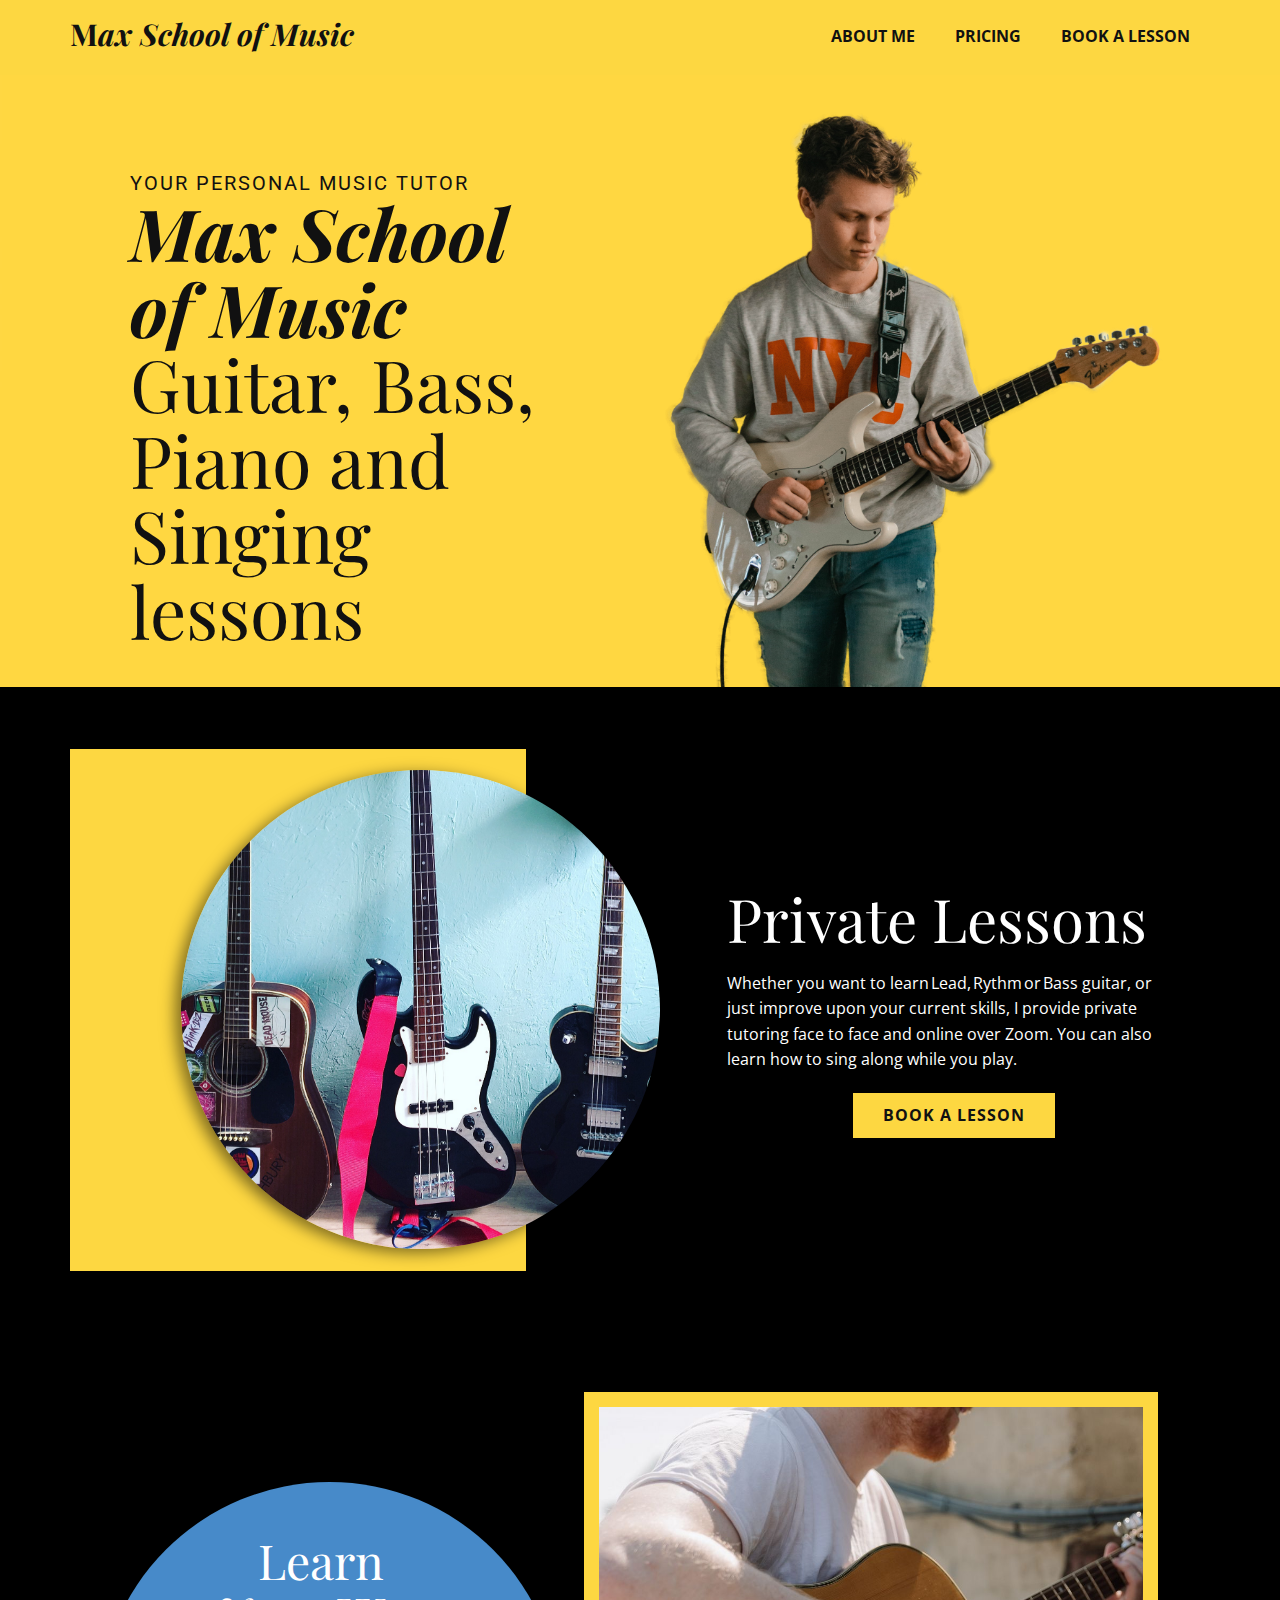
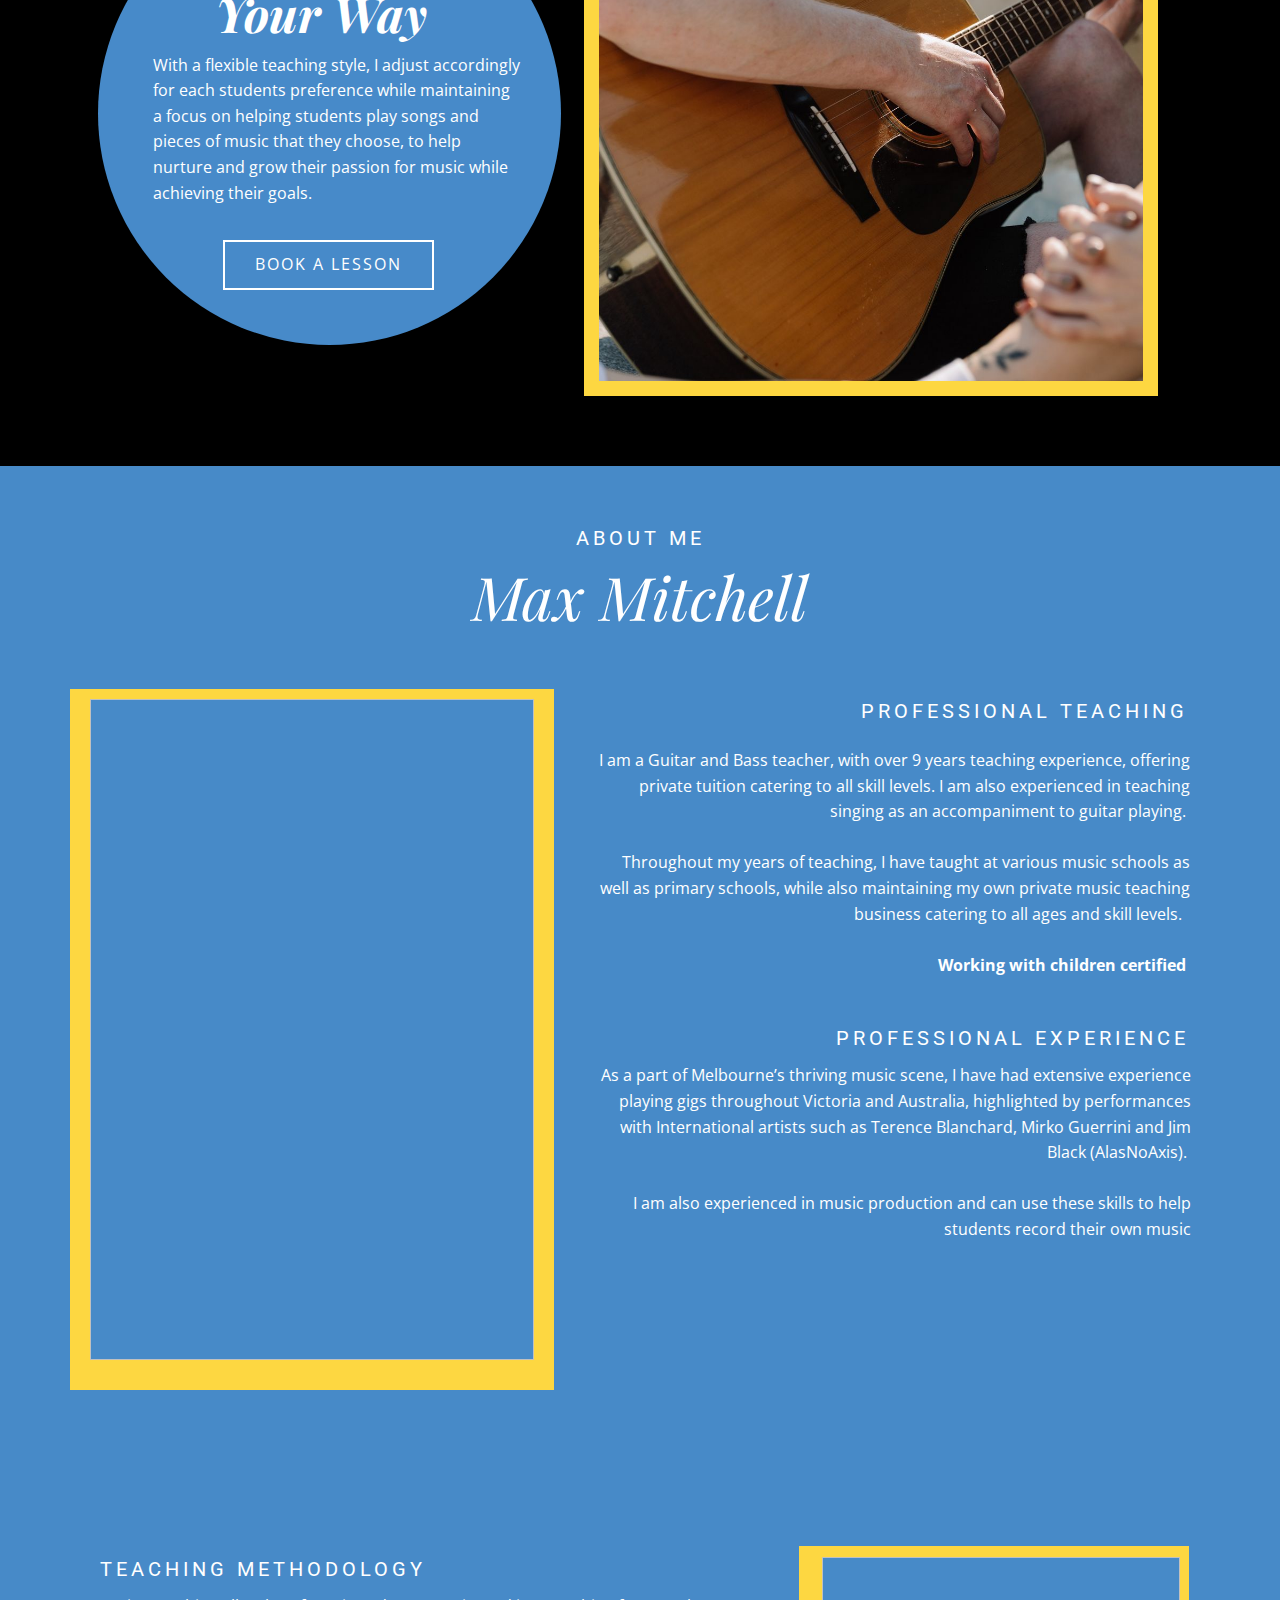
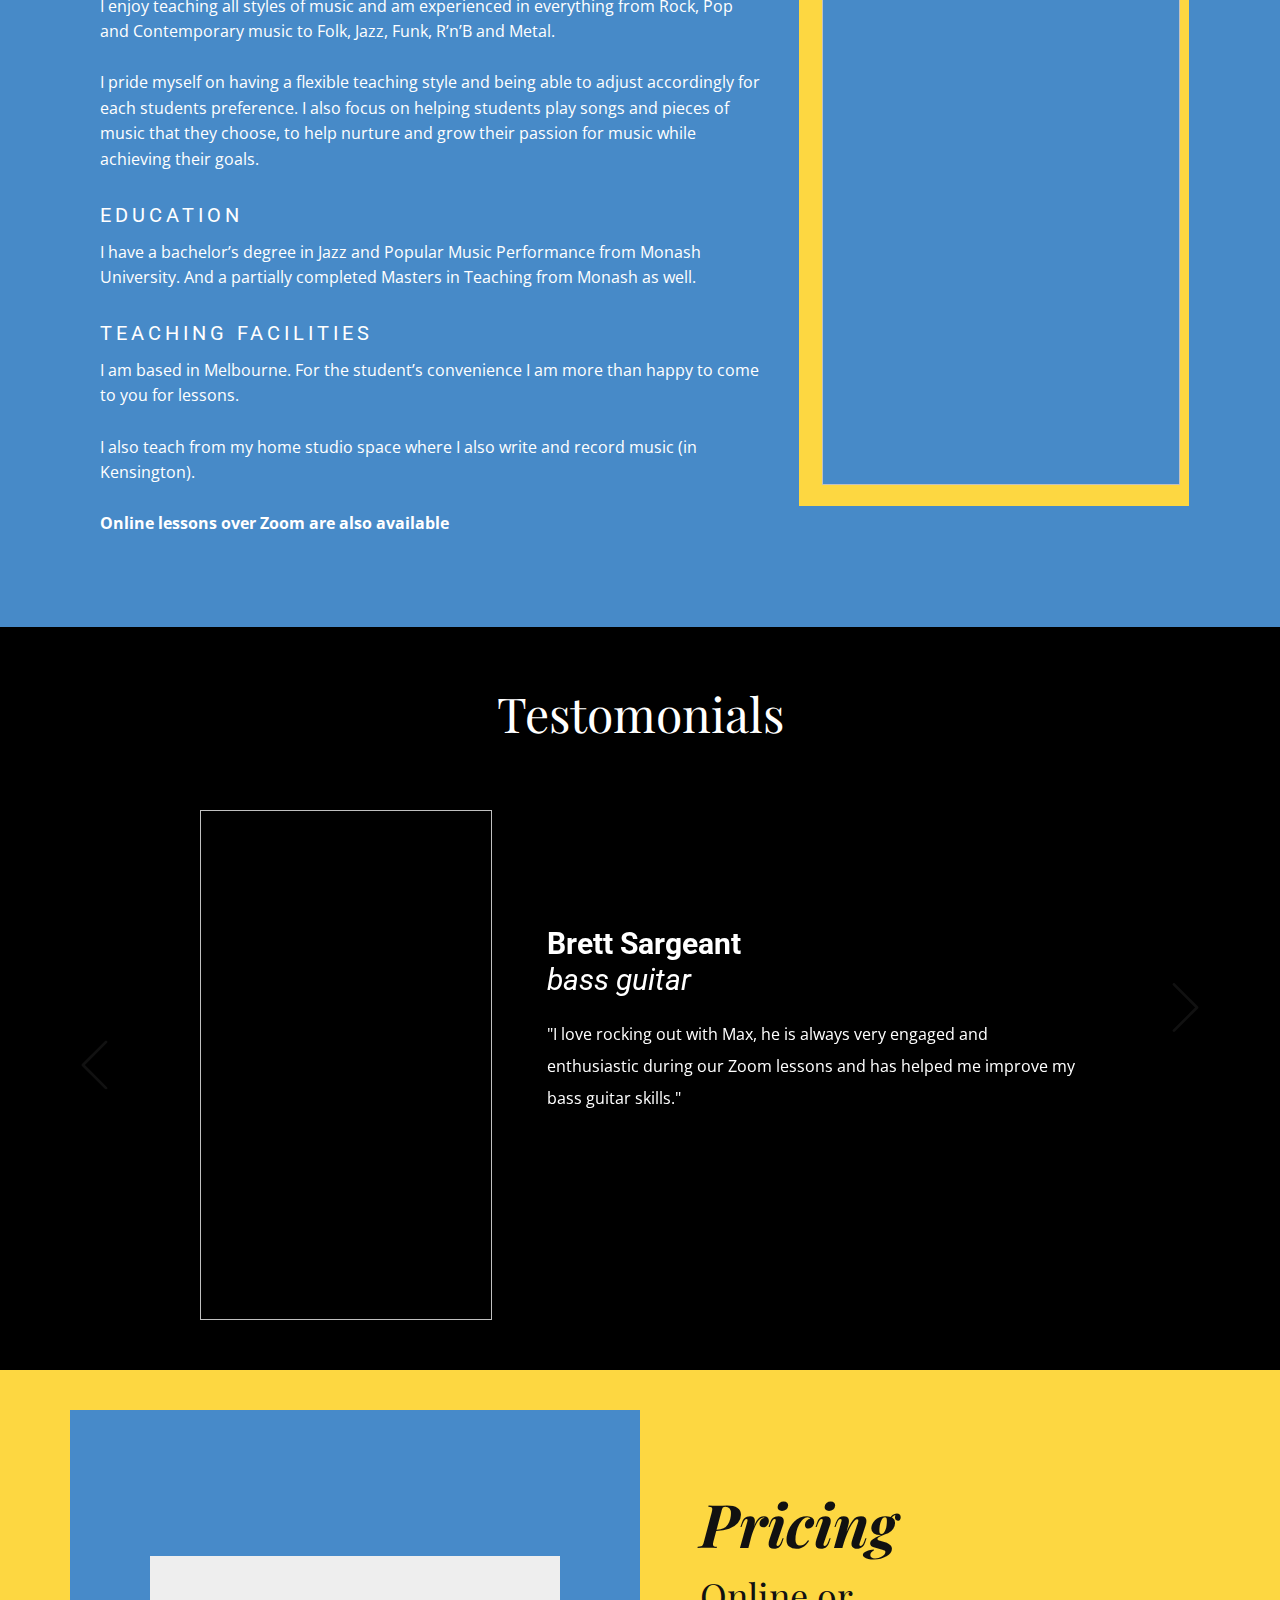
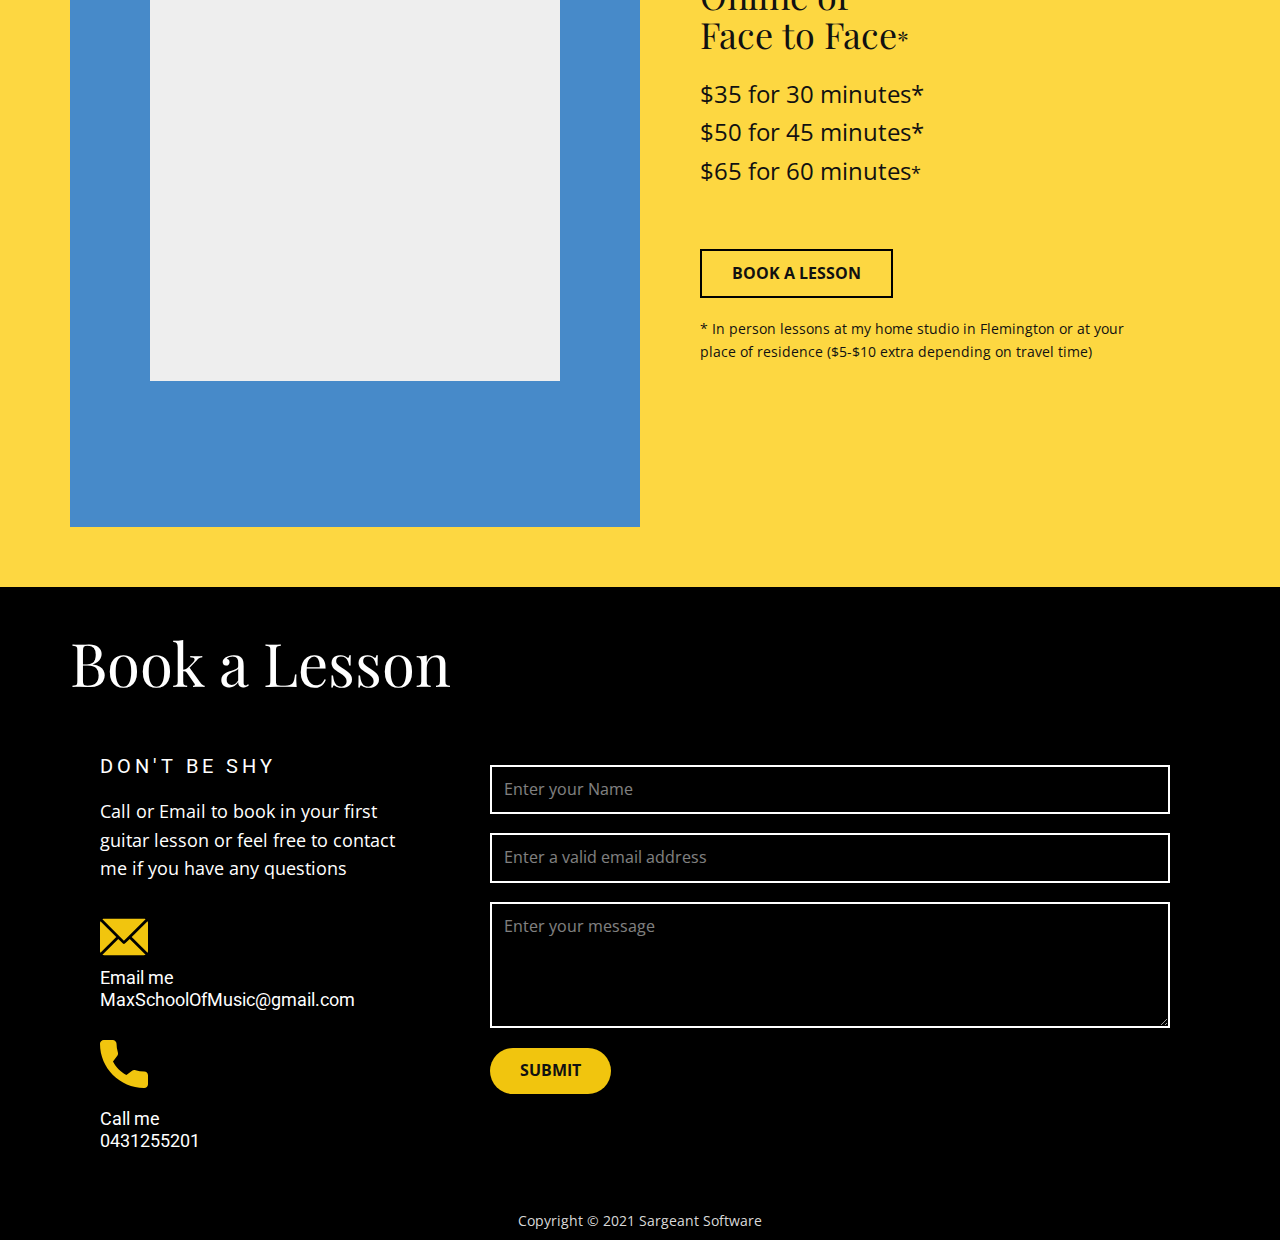
==== index.html @ 7535b981 "Publish" ====
<!DOCTYPE html>
<html style="font-size: 16px;" lang="en-AU">
  <head>
    <meta name="viewport" content="width=device-width, initial-scale=1.0">
    <meta charset="utf-8">
    <meta name="keywords" content="Max School of Music, Max Music, Max Music School, maxschoolofmusic.com, maxmusic, Max Melbourne, Max Guitar School, Learn Bass, Learn Guitar, Max Guitar Lessons, Max Music Guitar, Max Music Bass, Bass, Guitar, Lessons, Tutor,
Melbourne Guitar Tutor, Melbourne Bass Guitar Tutor, Melbourne Music Teacher, Melbourne Bass Music Teacher, Melbourne Guitar Teacher, Melbourne Bass Guitar Teacher, Melbourne Music Tutor, Melbourne Music Lesson, Melbourne Music Lessons, Guitar Tutor, Music Teacher, Guitar Teacher, Guitar Lesson, Guitar Lessons">
    <meta name="description" content="Max Mitchell is a professional guitar and bass guitar tutor for all skill levels. Based in Melbourne, Australia. Lessons available in person or online.">
    <meta name="page_type" content="np-template-header-footer-from-plugin">
    <title>Max Mitchell - Guitar Tutor</title>
    <link rel="stylesheet" href="nicepage.css" media="screen">
<link rel="stylesheet" href="Max-Mitchell---Guitar-Tutor.css" media="screen">
    <script class="u-script" type="text/javascript" src="jquery.js" defer=""></script>
    <script class="u-script" type="text/javascript" src="nicepage.js" defer=""></script>
    <meta name="generator" content="Nicepage 3.6.2, nicepage.com">
    <link rel="icon" href="images/favicon.png">
    
    
    <link id="u-theme-google-font" rel="stylesheet" href="https://fonts.googleapis.com/css?family=Roboto:100,100i,300,300i,400,400i,500,500i,700,700i,900,900i|Open+Sans:300,300i,400,400i,600,600i,700,700i,800,800i">
    <link id="u-page-google-font" rel="stylesheet" href="https://fonts.googleapis.com/css?family=Playfair+Display:400,400i,700,700i,900,900i">
    
    
    
    
    
    
    
    
    
    <script type="application/ld+json">{
		"@context": "http://schema.org",
		"@type": "Organization",
		"name": "MaxMusic",
		"url": "index.html"
}</script>
    <meta property="og:title" content="Max Mitchell - Guitar Tutor">
    <meta property="og:type" content="website">
    <meta property="og:description" content="Max Mitchell is a professional guitar and bass guitar tutor for all skill levels. Based in Melbourne, Australia. Lessons available in person or online.">
    <meta name="theme-color" content="#478ac9">
    <link rel="canonical" href="index.html">
    <meta property="og:url" content="index.html">
  <meta charset="UTF-8">
<meta name="description" content="Max Mitchell is a professional guitar and bass guitar tutor for all skill levels. Based in Melbourne, Australia. Lessons available in person or online.">
<meta name="author" content="Brett Sargeant, brett@sargeantsoftware.com">
<meta name="viewport" content="width=device-width, initial-scale=1.0">
<meta name="subject" content="Max Mitchell Private Guitar Bass and Singing Tutor">
<meta name="copyright"content="Sargeant Software">
<meta name="robots" content="index,follow" />
<meta name="Classification" content="Business">
<meta name="reply-to" content="maxschoolofmusic@gmail.com">
<meta name="og:title" content="Max School of Music"/>
</head>
  <body data-home-page="Max-Mitchell---Guitar-Tutor.html" data-home-page-title="Max Mitchell - Guitar Tutor" class="u-body u-overlap"><header class="u-clearfix u-custom-color-1 u-header u-sticky u-header" id="sec-bedf"><div class="u-clearfix u-sheet u-sheet-1">
        <nav class="u-menu u-menu-dropdown u-offcanvas u-menu-1">
          <div class="menu-collapse" style="font-size: 1rem; letter-spacing: 0px; text-transform: uppercase; font-weight: 700;">
            <a class="u-button-style u-custom-left-right-menu-spacing u-custom-padding-bottom u-custom-top-bottom-menu-spacing u-nav-link u-text-active-black u-text-body-color u-text-hover-grey-70" href="#">
              <svg><use xmlns:xlink="http://www.w3.org/1999/xlink" xlink:href="#menu-hamburger"></use></svg>
              <svg version="1.1" xmlns="http://www.w3.org/2000/svg" xmlns:xlink="http://www.w3.org/1999/xlink"><defs><symbol id="menu-hamburger" viewBox="0 0 16 16" style="width: 16px; height: 16px;"><rect y="1" width="16" height="2"></rect><rect y="7" width="16" height="2"></rect><rect y="13" width="16" height="2"></rect>
</symbol>
</defs></svg>
            </a>
          </div>
          <div class="u-custom-menu u-nav-container">
            <ul class="u-nav u-unstyled u-nav-1"><li class="u-nav-item"><a class="u-button-style u-nav-link u-text-active-black u-text-hover-grey-70" href="#carousel_023e" style="padding: 10px 20px;">About Me</a>
</li><li class="u-nav-item"><a class="u-button-style u-nav-link u-text-active-black u-text-hover-grey-70" href="#carousel_331c" style="padding: 10px 20px;">Pricing</a>
</li><li class="u-nav-item"><a class="u-button-style u-nav-link u-text-active-black u-text-hover-grey-70" href="#carousel_dc65" style="padding: 10px 20px;">Book a Lesson</a>
</li></ul>
          </div>
          <div class="u-custom-menu u-nav-container-collapse">
            <div class="u-black u-container-style u-inner-container-layout u-opacity u-opacity-95 u-sidenav">
              <div class="u-sidenav-overflow">
                <div class="u-menu-close"></div>
                <ul class="u-align-center u-nav u-popupmenu-items u-unstyled u-nav-2"><li class="u-nav-item"><a class="u-button-style u-nav-link" href="#carousel_023e" style="padding: 10px 20px;">About Me</a>
</li><li class="u-nav-item"><a class="u-button-style u-nav-link" href="#carousel_331c" style="padding: 10px 20px;">Pricing</a>
</li><li class="u-nav-item"><a class="u-button-style u-nav-link" href="#carousel_dc65" style="padding: 10px 20px;">Book a Lesson</a>
</li></ul>
              </div>
            </div>
            <div class="u-black u-menu-overlay u-opacity u-opacity-70"></div>
          </div>
        </nav>
        <p class="u-align-left u-custom-font u-font-playfair-display u-large-text u-text u-text-variant u-text-1"><i style="font-size: 1.875rem; padding: 0px;"><b>
              <a class="u-btn u-button-style u-none u-text-body-color u-btn-1" href="#carousel_6ae6">M</a>ax School of Music</b></i>
          <a class="u-btn u-button-style u-none u-text-body-color u-btn-1" href="#carousel_6ae6">
            <br>
          </a>
        </p>
      </div></header>
    <section class="u-clearfix u-image u-valign-bottom-xl lazyload u-section-1" id="carousel_6ae6" data-bg="url(&quot;images/PA7BIF1x.jpg&quot;)">
      <div class="u-clearfix u-gutter-0 u-layout-wrap u-layout-wrap-1">
        <div class="u-layout">
          <div class="u-layout-row">
            <div class="u-align-center-sm u-align-center-xs u-align-left-lg u-align-left-md u-align-left-xl u-container-style u-layout-cell u-left-cell u-size-28-lg u-size-28-xl u-size-30-md u-size-30-sm u-size-30-xs u-layout-cell-1">
              <div class="u-container-layout u-container-layout-1">
                <h3 class="u-text u-text-1">your personal Music tutor</h3>
                <h1 class="u-custom-font u-font-playfair-display u-text u-text-2"><b><i>Max School of Music</i></b>
                  <br>Guitar, Bass, Piano and Singing lessons<br>
                </h1>
              </div>
            </div>
            <div class="u-container-style u-layout-cell u-right-cell u-size-30-md u-size-30-sm u-size-30-xs u-size-32-lg u-size-32-xl u-layout-cell-2">
              <div class="u-container-layout u-valign-top-sm u-valign-top-xl u-valign-top-xs u-container-layout-2">
                <img alt="" class="u-align-center-sm u-align-center-xs u-image u-image-default lazyload u-image-1" data-image-width="1386" data-image-height="1600" data-src="images/pexels-wendy-wei-22996581.png">
              </div>
            </div>
          </div>
        </div>
      </div>
    </section>
    <section class="u-black u-clearfix u-section-2" id="carousel_659f">
      <div class="u-clearfix u-sheet u-valign-middle-lg u-valign-middle-md u-valign-middle-xl u-sheet-1">
        <div class="u-clearfix u-expanded-width u-gutter-0 u-layout-wrap u-layout-wrap-1">
          <div class="u-layout">
            <div class="u-layout-row">
              <div class="u-align-center-sm u-align-center-xs u-container-style u-layout-cell u-left-cell u-size-30-md u-size-30-sm u-size-30-xs u-size-33-lg u-size-33-xl u-layout-cell-1">
                <div class="u-container-layout u-valign-middle-lg u-valign-middle-md u-valign-middle-xl">
                  <div class="u-align-left u-custom-color-1 u-expanded-height-lg u-expanded-height-md u-expanded-height-xl u-shape u-shape-1"></div>
                  <div class="u-align-left u-image u-image-circle lazyload u-image-1" data-image-width="1629" data-image-height="1879" data-bg="url(&quot;images/Guitarandbass1.png&quot;)"></div>
                </div>
              </div>
              <div class="u-align-left u-container-style u-layout-cell u-right-cell u-size-27-lg u-size-27-xl u-size-30-md u-size-30-sm u-size-30-xs u-layout-cell-2">
                <div class="u-container-layout u-valign-top-sm u-valign-top-xs u-container-layout-2">
                  <h1 class="u-align-center-md u-align-center-sm u-align-center-xs u-custom-font u-font-playfair-display u-text u-text-1">Private Lessons</h1>
                  <p class="u-align-center-md u-align-center-sm u-align-center-xs u-text u-text-2">Whether you want to learn Lead, Rythm or Bass guitar, or just improve upon your current skills, I provide private tutoring face to face and online over Zoom. You can also learn how
to sing along while you play.</p>
                  <a href="#carousel_dc65" class="u-border-0 u-btn u-button-style u-custom-color-1 u-hover-custom-color-7 u-text-body-color u-text-hover-black u-btn-1">Book A Lesson</a>
                </div>
              </div>
            </div>
          </div>
        </div>
      </div>
    </section>
    <section class="u-align-center u-black u-clearfix u-section-3" id="carousel_176a">
      <div class="u-clearfix u-sheet u-sheet-1">
        <div class="u-clearfix u-expanded-width-lg u-gutter-30 u-layout-wrap u-layout-wrap-1">
          <div class="u-layout">
            <div class="u-layout-row">
              <div class="u-align-left u-container-style u-layout-cell u-left-cell u-size-26 u-layout-cell-1">
                <div class="u-container-layout u-valign-top-md u-container-layout-1">
                  <div class="u-hidden-lg u-hidden-md u-hidden-sm u-hidden-xs u-palette-1-base u-shape u-shape-circle u-shape-1"></div>
                  <h1 class="u-align-center u-custom-font u-font-playfair-display u-text u-text-1">Learn<br><b><i>Your Way</i></b>
                    <br>
                  </h1>
                  <p class="u-align-center-xs u-text u-text-2">With a flexible teaching style, I adjust accordingly for each&nbsp;students&nbsp;preference while maintaining a focus on helping students play songs and pieces of music that they choose, to help nurture and grow their passion for music while achieving their goals.&nbsp;</p>
                  <a href="#carousel_dc65" class="u-border-2 u-border-white u-btn u-btn-rectangle u-button-style u-hover-custom-color-6 u-none u-btn-1">Book A Lesson</a>
                </div>
              </div>
              <div class="u-align-left u-container-style u-image u-layout-cell u-right-cell u-size-34 lazyload u-image-1" data-image-width="3130" data-image-height="2212" data-bg="url(&quot;images/Accousticguitar.jpg&quot;)">
                <div class="u-border-15 u-border-custom-color-1 u-container-layout u-container-layout-2"></div>
              </div>
            </div>
          </div>
        </div>
      </div>
    </section>
    <section class="u-align-left u-clearfix u-custom-color-5 u-section-4" id="carousel_023e">
      <div class="u-clearfix u-sheet u-sheet-1">
        <h4 class="u-align-center u-text u-text-1">about Me</h4>
        <h2 class="u-align-center u-custom-font u-font-playfair-display u-text u-text-2"><i>Max Mitchell</i>
        </h2>
        <div class="u-clearfix u-expanded-width u-gutter-18 u-layout-wrap u-layout-wrap-1">
          <div class="u-gutter-0 u-layout">
            <div class="u-layout-row">
              <div class="u-size-26">
                <div class="u-layout-col">
                  <div class="u-align-right u-container-style u-layout-cell u-size-60 u-layout-cell-1">
                    <div class="u-container-layout u-valign-top u-container-layout-1">
                      <img class="u-expanded-width u-image lazyload u-image-1" data-src="images/MaxProfile.jpg">
                    </div>
                  </div>
                </div>
              </div>
              <div class="u-size-34">
                <div class="u-layout-col">
                  <div class="u-align-center-sm u-align-center-xs u-align-right-lg u-align-right-md u-align-right-xl u-container-style u-layout-cell u-size-60 u-layout-cell-2">
                    <div class="u-container-layout u-valign-bottom-lg u-valign-bottom-md u-valign-bottom-sm u-valign-bottom-xs u-valign-top-xl u-container-layout-2">
                      <h5 class="u-align-center-xs u-text u-text-3">PROFESSIONAL TEACHING</h5>
                      <p class="u-align-center-xs u-text u-text-4">I am a Guitar and Bass teacher, with over 9 years teaching experience, offering private tuition catering to all skill levels.&nbsp;I am also experienced in teaching singing as an accompaniment to guitar playing.&nbsp;<br>
                        <br>Throughout my years of teaching, I have taught at various music schools as well as primary schools, while also maintaining my own private music teaching business catering to all ages and skill levels.&nbsp;&nbsp;<br>&nbsp;<br><b>Working&nbsp;with&nbsp;children&nbsp;certified&nbsp;</b>
                      </p>
                      <h5 class="u-align-center-xs u-text u-text-5">Professional Experience</h5>
                      <p class="u-align-center-xs u-text u-text-6">As a part of Melbourne’s thriving music scene, I have had extensive experience playing gigs throughout Victoria and Australia, highlighted by performances with International artists such as Terence Blanchard, Mirko Guerrini and Jim Black (AlasNoAxis).&nbsp;<br>
                        <br>I am also experienced in music production and can use these skills to help students record their own music
                      </p>
                    </div>
                  </div>
                </div>
              </div>
            </div>
          </div>
        </div>
      </div>
    </section>
    <section class="u-clearfix u-custom-color-5 u-section-5" id="sec-605c">
      <div class="u-clearfix u-sheet u-valign-middle-md u-valign-middle-sm u-valign-middle-xs u-sheet-1">
        <div class="u-clearfix u-expanded-width u-layout-wrap u-layout-wrap-1">
          <div class="u-layout">
            <div class="u-layout-row">
              <div class="u-align-center-sm u-align-center-xs u-container-style u-layout-cell u-size-38 u-layout-cell-1">
                <div class="u-container-layout u-valign-top-lg u-valign-top-md u-valign-top-xl u-container-layout-1">
                  <h5 class="u-text u-text-1">TEACHING METHODOLOGY</h5>
                  <p class="u-text u-text-2">I enjoy teaching all styles of music and am experienced in everything from Rock, Pop and Contemporary music to Folk, Jazz, Funk, R’n’B and Metal.<br>
                    <br>I pride myself on having a flexible teaching style and being able to adjust accordingly for each&nbsp;students&nbsp;preference. I also focus on helping students play songs and pieces of music that they choose, to help nurture and grow their passion for music while achieving their goals.&nbsp;&nbsp;<br>
                  </p>
                  <h5 class="u-text u-text-3">EDUCATION</h5>
                  <p class="u-text u-text-4">I have a bachelor’s degree in Jazz and Popular Music Performance from Monash University.&nbsp;And a partially completed&nbsp;Masters in Teaching&nbsp;from Monash as well.<br>
                  </p>
                  <h5 class="u-text u-text-5">TEACHING&nbsp;FACILITIES</h5>
                  <p class="u-text u-text-6">I am based in Melbourne. For the student’s convenience I am more than happy to come to you for lessons.<br>
                    <br>I also teach from my home studio space where I also write and record music (in Kensington).&nbsp;<br>
                    <br><b>Online lessons over Zoom are also available&nbsp;</b>
                    <br>
                  </p>
                </div>
              </div>
              <div class="u-align-left u-container-style u-layout-cell u-size-22 u-layout-cell-2">
                <div class="u-container-layout u-valign-top-lg u-valign-top-xl u-container-layout-2">
                  <img class="u-expanded-width u-image lazyload u-image-1" data-image-width="2363" data-image-height="3544" data-src="images/Mestandingwguitar.jpg">
                </div>
              </div>
            </div>
          </div>
        </div>
      </div>
    </section>
    <section class="u-black u-clearfix u-section-6" id="carousel_f5c0">
      <div class="u-clearfix u-sheet u-valign-bottom-md u-sheet-1">
        <h1 class="u-align-center u-custom-font u-font-playfair-display u-text u-text-1">Testomonials</h1>
        <div id="carousel-1a4b" data-interval="5000" data-u-ride="carousel" class="u-carousel u-expanded-width u-slider u-slider-1">
          <ol class="u-absolute-hcenter u-carousel-indicators u-hidden u-opacity u-opacity-55 u-carousel-indicators-1">
            <li data-u-target="#carousel-1a4b" class="u-active u-black u-border-2 u-border-grey-75 u-shape-circle" data-u-slide-to="0" style="width: 10px; height: 10px;"></li>
            <li data-u-target="#carousel-1a4b" class="u-black u-border-2 u-border-grey-75 u-shape-circle" data-u-slide-to="1" style="width: 10px; height: 10px;"></li>
          </ol>
          <div class="u-carousel-inner" role="listbox">
            <div class="u-active u-align-center-sm u-align-center-xs u-carousel-item u-container-style u-slide u-carousel-item-1">
              <div class="u-container-layout u-valign-top-md u-valign-top-sm u-valign-top-xs u-container-layout-1">
                <img alt="" class="u-image u-image-default lazyload u-image-1" data-image-width="1990" data-image-height="1844" data-src="images/118921308_2673210056269588_3537046875188934339_n.jpg">
                <h3 class="u-text u-text-2"><b>Brett Sargeant</b>&nbsp;<br><i style="">bass guitar</i>
                </h3>
                <p class="u-text u-text-3">"I love rocking out with Max, he is always very engaged and enthusiastic during our Zoom&nbsp;lessons and has helped me improve my bass guitar skills."</p>
              </div>
            </div>
            <div class="u-align-center-sm u-align-center-xs u-carousel-item u-container-style u-expanded-width u-slide u-carousel-item-2">
              <div class="u-container-layout u-container-layout-2">
                <img alt="" class="u-image u-image-default lazyload u-image-2" data-image-width="500" data-image-height="750" data-src="images/mebass.jpeg">
                <p class="u-align-center-sm u-align-center-xs u-text u-text-4">"I’ve really enjoyed guitar lessons with Max. He was quick to evaluate my skill level and provide me with instruction that quickly had me moving to the next level."<br>
                  <br>"His energy during&nbsp;lessons is infectious, and it’s encouraged me to prepare and practice between our sessions so we can advance to new content."<br>
                  <br>"Max asked me about the type of music and specific songs I was interested in playing, and it’s been great to have those integrated into our lessons."
                </p>
              </div>
            </div>
          </div>
          <a class="u-absolute-vcenter u-carousel-control u-carousel-control-prev u-icon-rectangle u-text-body-color u-carousel-control-1" href="#carousel-1a4b" role="button" data-u-slide="prev">
            <span aria-hidden="true">
              <svg viewBox="0 0 477.175 477.175"><path d="M145.188,238.575l215.5-215.5c5.3-5.3,5.3-13.8,0-19.1s-13.8-5.3-19.1,0l-225.1,225.1c-5.3,5.3-5.3,13.8,0,19.1l225.1,225
                    c2.6,2.6,6.1,4,9.5,4s6.9-1.3,9.5-4c5.3-5.3,5.3-13.8,0-19.1L145.188,238.575z"></path></svg>
            </span>
            <span class="sr-only">Previous</span>
          </a>
          <a class="u-absolute-vcenter-md u-absolute-vcenter-sm u-absolute-vcenter-xs u-carousel-control u-carousel-control-next u-icon-rectangle u-text-body-color u-carousel-control-2" href="#carousel-1a4b" role="button" data-u-slide="next">
            <span aria-hidden="true">
              <svg viewBox="0 0 477.175 477.175"><path d="M360.731,229.075l-225.1-225.1c-5.3-5.3-13.8-5.3-19.1,0s-5.3,13.8,0,19.1l215.5,215.5l-215.5,215.5
                    c-5.3,5.3-5.3,13.8,0,19.1c2.6,2.6,6.1,4,9.5,4c3.4,0,6.9-1.3,9.5-4l225.1-225.1C365.931,242.875,365.931,234.275,360.731,229.075z"></path></svg>
            </span>
            <span class="sr-only">Next</span>
          </a>
        </div>
      </div>
    </section>
    <section class="u-align-center u-clearfix u-custom-color-1 u-section-7" id="carousel_331c">
      <div class="u-clearfix u-sheet u-sheet-1">
        <div class="u-clearfix u-expanded-width u-gutter-0 u-layout-wrap u-layout-wrap-1">
          <div class="u-gutter-0 u-layout">
            <div class="u-layout-row">
              <div class="u-container-style u-layout-cell u-left-cell u-palette-1-base u-size-30 u-layout-cell-1">
                <div class="u-container-layout u-valign-middle u-container-layout-1">
                  <div class="u-expanded-width-sm u-expanded-width-xs u-grey-light-2 u-map u-map-1">
                    <div class="embed-responsive">
                      <iframe class="embed-responsive-item lazyload" data-map="[base64]" data-src="//maps.google.com/maps?output=embed&amp;q=%20255%20racecourse%20rd&amp;z=16&amp;t=m"></iframe>
                    </div>
                  </div>
                </div>
              </div>
              <div class="u-container-style u-layout-cell u-right-cell u-size-30 u-layout-cell-2">
                <div class="u-container-layout u-container-layout-2">
                  <h1 class="u-align-center-sm u-align-center-xs u-custom-font u-font-playfair-display u-text u-text-1"><b><i>Pricing</i></b>
                  </h1>
                  <h2 class="u-align-center-sm u-align-center-xs u-custom-font u-font-playfair-display u-text u-text-2">Online or<br>Face to Face<font style="font-size: 1.5rem;">*</font>
                  </h2>
                  <p class="u-align-center-sm u-align-center-xs u-align-left-lg u-align-left-md u-align-left-xl u-text u-text-3">$35 for 30 minutes*<br>$50 for 45 minutes*<br>$65 for 60 minutes<font style="font-size: 1.125rem;">*</font>
                    <br>
                    <br>
                  </p>
                  <a href="#carousel_dc65" class="u-border-2 u-border-black u-btn u-button-style u-hover-palette-3-base u-none u-text-body-color u-text-hover-black u-btn-1">Book a Lesson<br>
                  </a>
                  <p class="u-align-center-sm u-align-center-xs u-small-text u-text u-text-font u-text-variant u-text-4">* In person lessons at my home studio&nbsp;in Flemington&nbsp;or at your place of residence ($5-$10&nbsp;extra depending on travel time)<br>
                    <br>
                  </p>
                </div>
              </div>
            </div>
          </div>
        </div>
      </div>
    </section>
    <section class="u-align-center-sm u-align-center-xs u-align-left-lg u-align-left-md u-align-left-xl u-black u-clearfix u-section-8" id="carousel_dc65">
      <div class="u-clearfix u-sheet u-sheet-1">
        <h2 class="u-custom-font u-font-playfair-display u-text u-text-1">Book a Lesson</h2>
        <div class="u-clearfix u-expanded-width u-layout-wrap u-layout-wrap-1">
          <div class="u-layout">
            <div class="u-layout-row">
              <div class="u-align-center-sm u-align-center-xs u-align-left-lg u-align-left-md u-align-left-xl u-container-style u-layout-cell u-left-cell u-size-20 u-layout-cell-1">
                <div class="u-container-layout u-valign-top u-container-layout-1">
                  <h2 class="u-align-center-sm u-align-center-xs u-text u-text-2">don't be shy</h2>
                  <p class="u-align-center-xs u-text u-text-3">Call or Email to book in your first guitar lesson or feel free to contact me if you have any questions</p><span class="u-icon u-icon-circle u-text-palette-3-base u-icon-1" data-href="mailto:info@mail.com?subject=Guitar%20Lesson%20Enquiry"><svg class="u-svg-link" preserveAspectRatio="xMidYMin slice" viewBox="0 0 512 512" style=""><use xmlns:xlink="http://www.w3.org/1999/xlink" xlink:href="#svg-7817"></use></svg><svg xmlns="http://www.w3.org/2000/svg" xmlns:xlink="http://www.w3.org/1999/xlink" version="1.1" id="svg-7817" x="0px" y="0px" viewBox="0 0 512 512" style="enable-background:new 0 0 512 512;" xml:space="preserve" class="u-svg-content"><g><g><path d="M467,61H45c-6.927,0-13.412,1.703-19.279,4.51L255,294.789l51.389-49.387c0,0,0.004-0.005,0.005-0.007    c0.001-0.002,0.005-0.004,0.005-0.004L486.286,65.514C480.418,62.705,473.929,61,467,61z"></path>
</g>
</g><g><g><path d="M507.496,86.728L338.213,256.002L507.49,425.279c2.807-5.867,4.51-12.352,4.51-19.279V106    C512,99.077,510.301,92.593,507.496,86.728z"></path>
</g>
</g><g><g><path d="M4.51,86.721C1.703,92.588,0,99.073,0,106v300c0,6.923,1.701,13.409,4.506,19.274L173.789,256L4.51,86.721z"></path>
</g>
</g><g><g><path d="M317.002,277.213l-51.396,49.393c-2.93,2.93-6.768,4.395-10.605,4.395s-7.676-1.465-10.605-4.395L195,277.211    L25.714,446.486C31.582,449.295,38.071,451,45,451h422c6.927,0,13.412-1.703,19.279-4.51L317.002,277.213z"></path>
</g>
</g><g></g><g></g><g></g><g></g><g></g><g></g><g></g><g></g><g></g><g></g><g></g><g></g><g></g><g></g><g></g></svg></span>
                  <h6 class="u-text u-text-4">
                    <a class="u-btn u-button-style u-custom-font u-heading-font u-none u-text-body-alt-color u-btn-1" href="mailto:MaxSchoolOfMusic@gmail.com?subject=Guitar%20Lesson%20Enquiry">Email me MaxSchoolOfMusic@gmail.com</a>
                  </h6><span class="u-icon u-icon-circle u-text-palette-3-base u-icon-2" data-href="tel:0431255201"><svg class="u-svg-link" preserveAspectRatio="xMidYMin slice" viewBox="0 0 384 384" style=""><use xmlns:xlink="http://www.w3.org/1999/xlink" xlink:href="#svg-2aad"></use></svg><svg xmlns="http://www.w3.org/2000/svg" xmlns:xlink="http://www.w3.org/1999/xlink" version="1.1" id="svg-2aad" x="0px" y="0px" viewBox="0 0 384 384" style="enable-background:new 0 0 384 384;" xml:space="preserve" class="u-svg-content"><g><g><path d="M353.188,252.052c-23.51,0-46.594-3.677-68.469-10.906c-10.719-3.656-23.896-0.302-30.438,6.417l-43.177,32.594    c-50.073-26.729-80.917-57.563-107.281-107.26l31.635-42.052c8.219-8.208,11.167-20.198,7.635-31.448    c-7.26-21.99-10.948-45.063-10.948-68.583C132.146,13.823,118.323,0,101.333,0H30.813C13.823,0,0,13.823,0,30.813    C0,225.563,158.438,384,353.188,384c16.99,0,30.813-13.823,30.813-30.813v-70.323C384,265.875,370.177,252.052,353.188,252.052z"></path>
</g>
</g><g></g><g></g><g></g><g></g><g></g><g></g><g></g><g></g><g></g><g></g><g></g><g></g><g></g><g></g><g></g></svg></span>
                  <h6 class="u-text u-text-5">
                    <a class="u-btn u-button-style u-custom-font u-heading-font u-none u-text-body-alt-color u-btn-2" href="tel:0431255201">Call me<br>0431255201<br>
                    </a>
                  </h6>
                </div>
              </div>
              <div class="u-container-style u-layout-cell u-right-cell u-size-40 u-layout-cell-2">
                <div class="u-container-layout u-container-layout-2">
                  <div class="u-expanded-width u-form u-form-1">
                    <form action="https://formspree.io/mwkrgqzv" method="POST" class="u-clearfix u-form-spacing-19 u-form-vertical u-inner-form" style="padding: 10px" source="custom" name="form">
                      <div class="u-form-group u-form-name u-form-group-1">
                        <label for="name-dee9" class="u-form-control-hidden u-label">Name</label>
                        <input type="text" placeholder="Enter your Name" id="name-dee9" name="name" class="u-border-2 u-border-white u-input u-input-rectangle" required="">
                      </div>
                      <div class="u-form-email u-form-group u-form-group-2">
                        <label for="email-dee9" class="u-form-control-hidden u-label"></label>
                        <input type="email" placeholder="Enter a valid email address" id="email-dee9" name="email" class="u-border-2 u-border-white u-input u-input-rectangle" required="">
                      </div>
                      <div class="u-form-group u-form-message u-form-group-3">
                        <label for="message-dee9" class="u-form-control-hidden u-label">Message</label>
                        <textarea placeholder="Enter your message" rows="4" cols="50" id="message-dee9" name="message" class="u-border-2 u-border-white u-input u-input-rectangle" required=""></textarea>
                      </div>
                      <div class="u-align-center-sm u-align-center-xs u-align-left-lg u-align-left-md u-align-left-xl u-form-group u-form-submit u-form-group-4">
                        <a href="https://nicepage.com" class="u-btn u-btn-round u-btn-submit u-button-style u-palette-3-base u-radius-30 u-btn-3">Submit</a>
                        <input type="submit" value="submit" class="u-form-control-hidden">
                      </div>
                      <div class="u-form-send-message u-form-send-success"> Thank you! Your message has been sent. </div>
                      <div class="u-form-send-error u-form-send-message"> Unable to send your message. Please fix errors then try again. </div>
                      <input type="hidden" value="" name="recaptchaResponse">
                    </form>
                  </div>
                </div>
              </div>
            </div>
          </div>
        </div>
        <p class="u-align-center u-text u-text-grey-15 u-text-6">Copyright © 2021 Sargeant Software</p>
      </div>
    </section>
    
    
    <span style="height: 64px; width: 64px; margin-left: 0px; margin-right: auto; margin-top: 0px; background-image: none; right: 20px; bottom: 20px" class="u-back-to-top u-custom-color-1 u-icon u-icon-circle u-opacity u-opacity-85 u-spacing-15" data-href="#">
        <svg class="u-svg-link" preserveAspectRatio="xMidYMin slice" viewBox="0 0 551.13 551.13"><use xmlns:xlink="http://www.w3.org/1999/xlink" xlink:href="#svg-1d98"></use></svg>
        <svg class="u-svg-content" enable-background="new 0 0 551.13 551.13" viewBox="0 0 551.13 551.13" xmlns="http://www.w3.org/2000/svg" id="svg-1d98"><path d="m275.565 189.451 223.897 223.897h51.668l-275.565-275.565-275.565 275.565h51.668z"></path></svg>
    </span>
  </body>
</html>
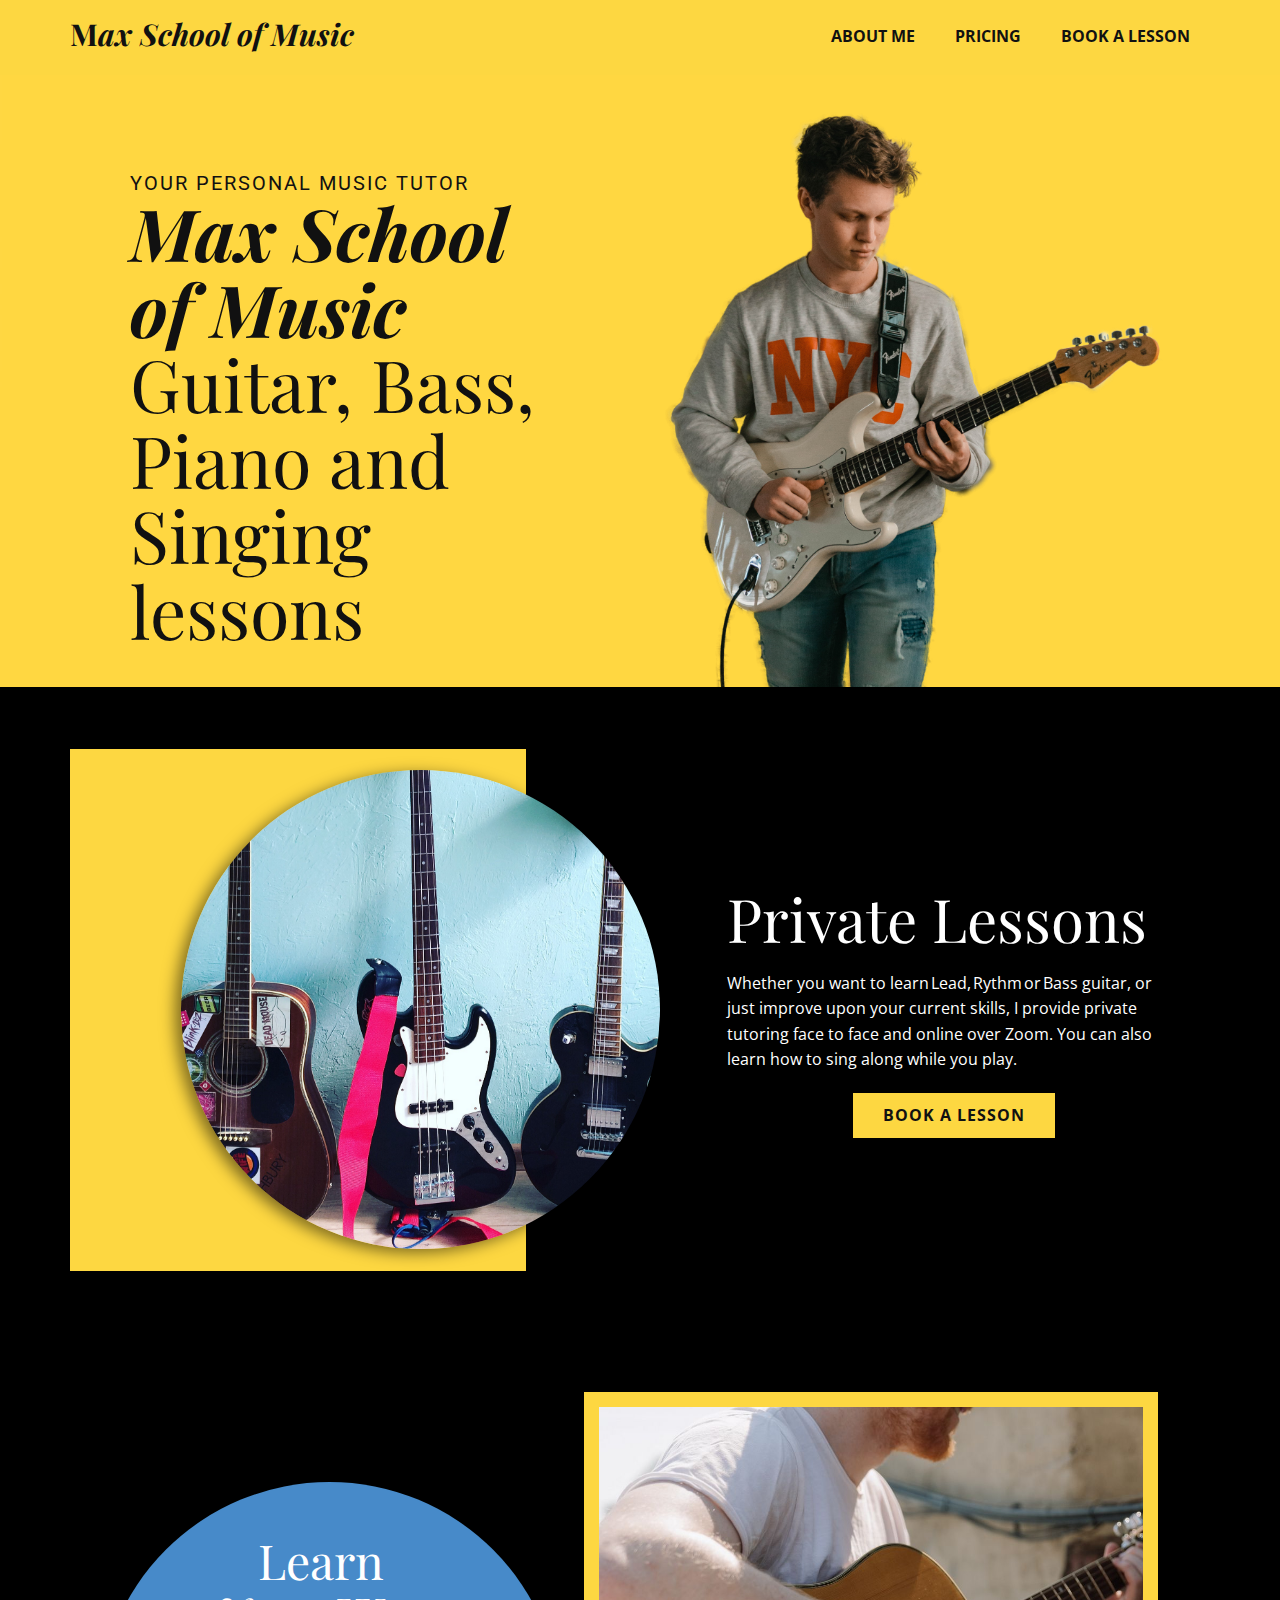
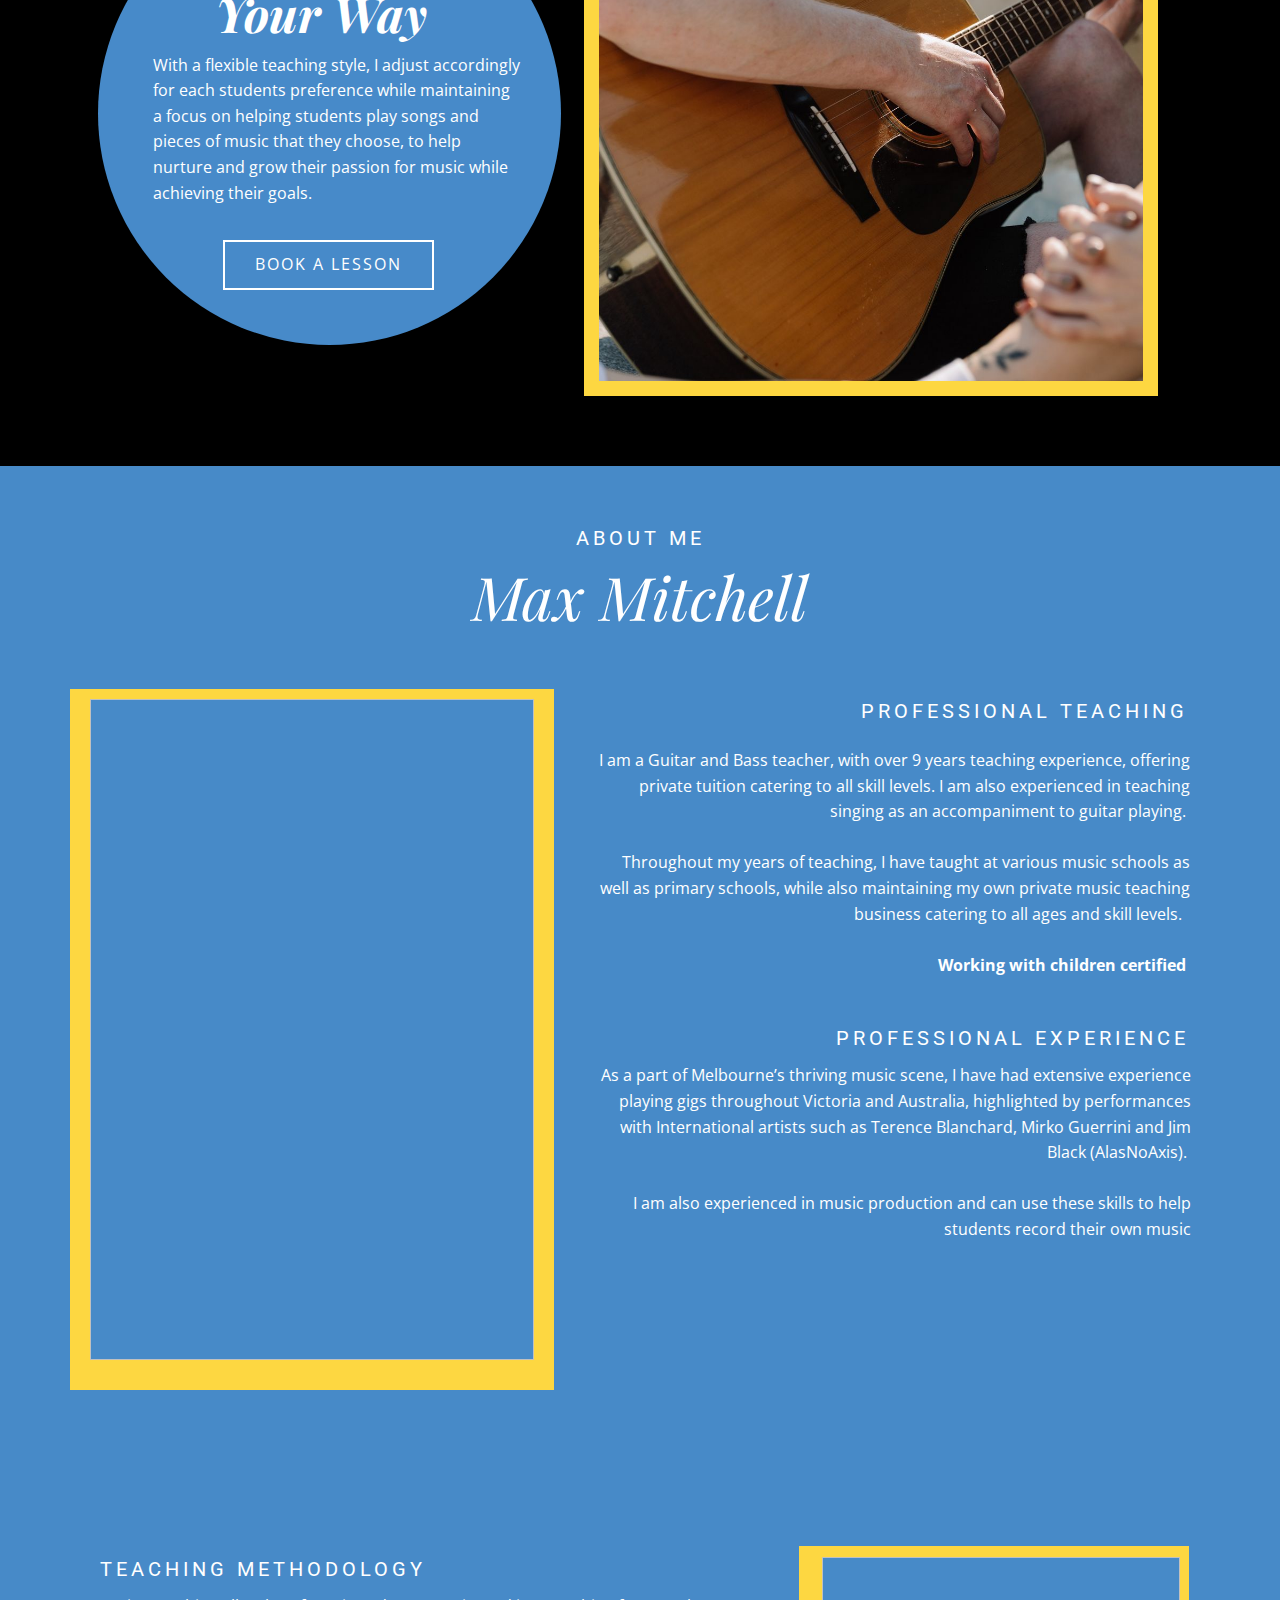
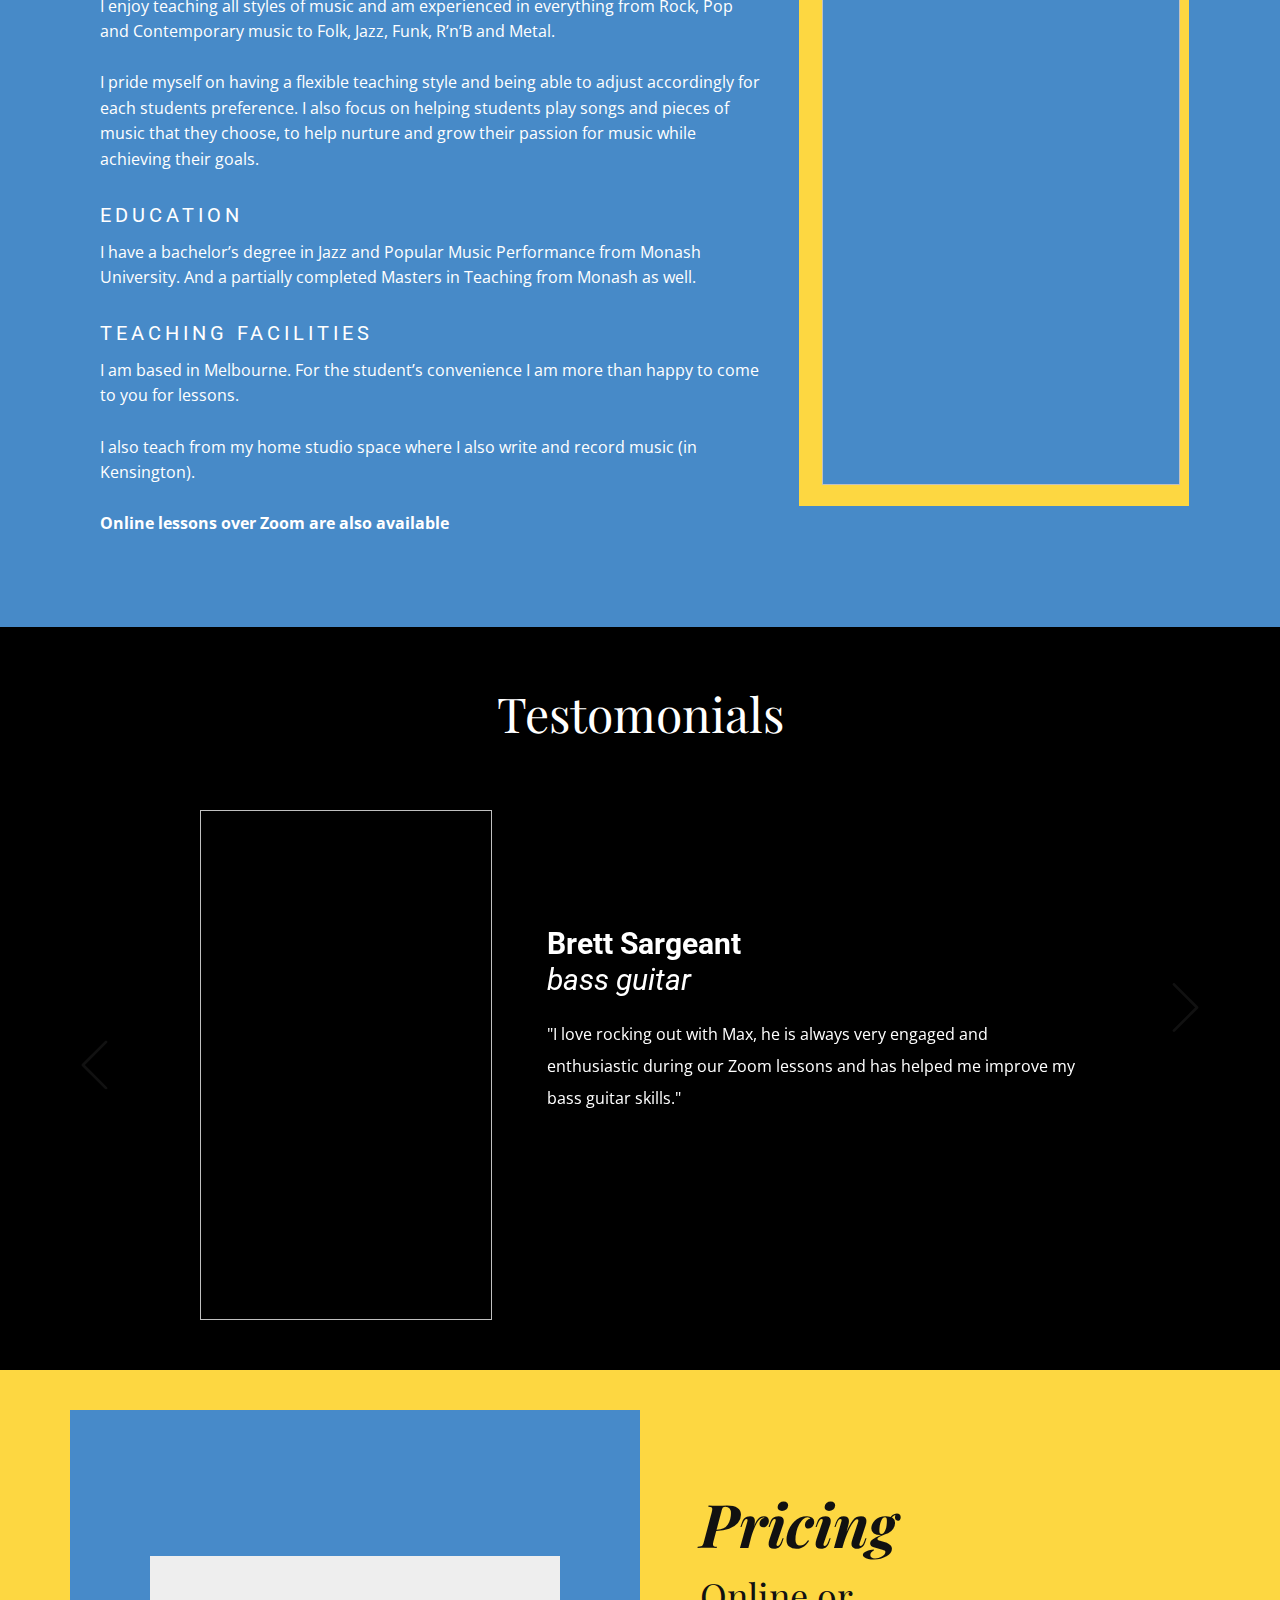
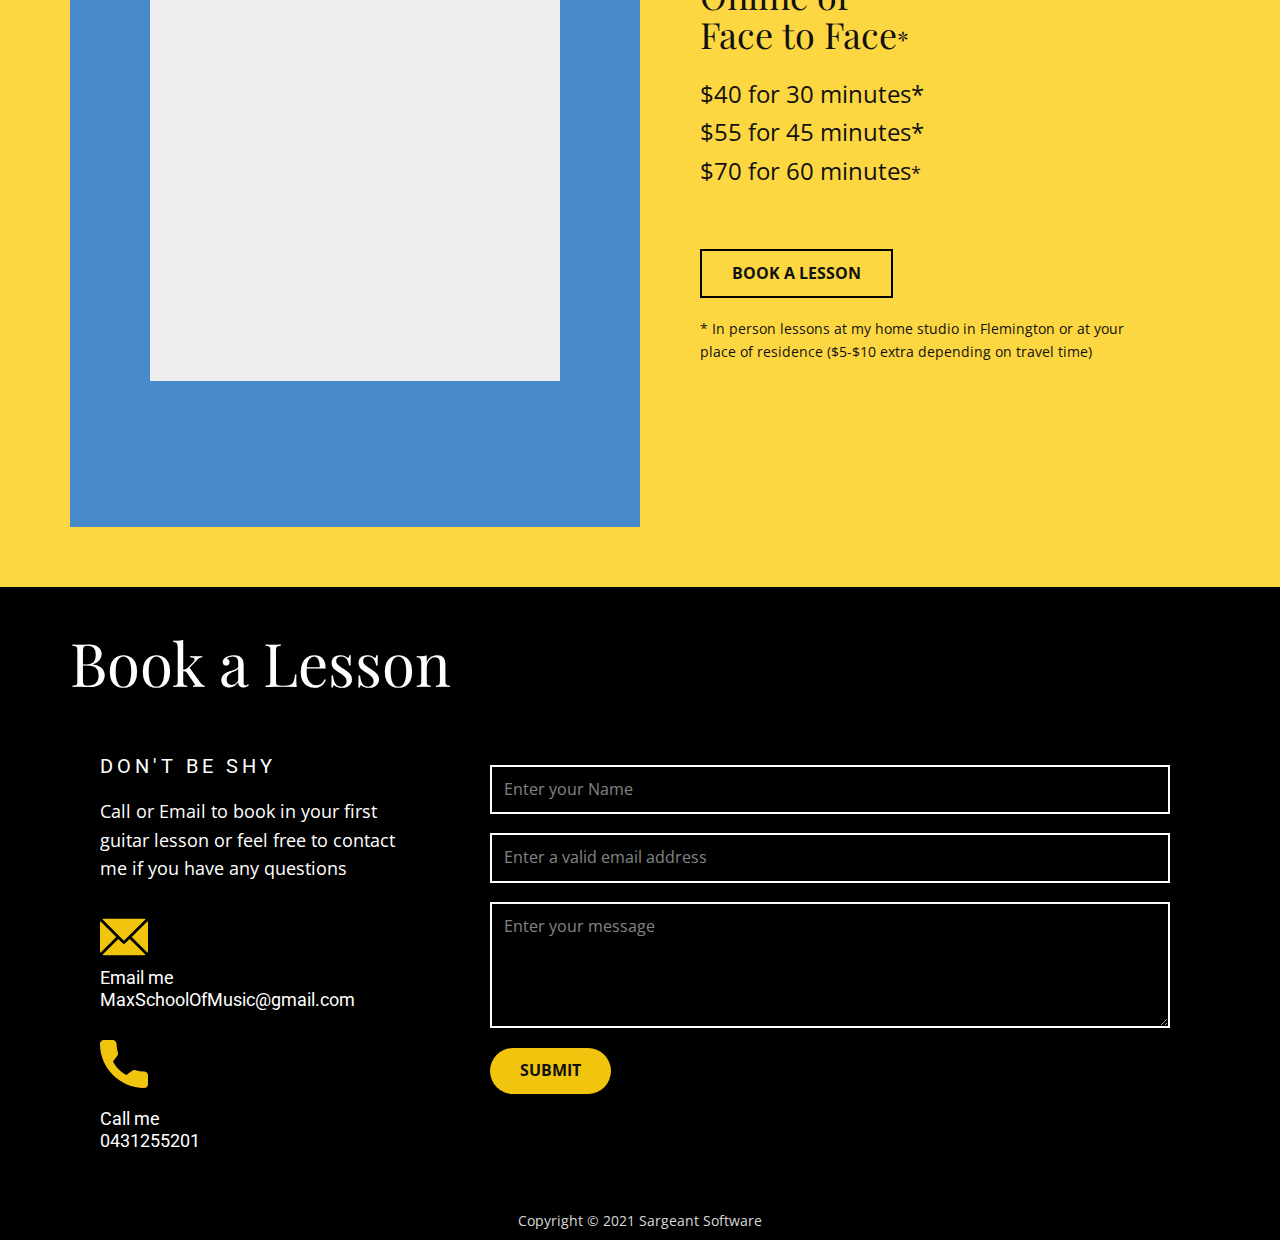
==== commit 4c50cb50: "Update price" ====
--- a/index.html
+++ b/index.html
@@ -288,7 +288,7 @@
                   </h1>
                   <h2 class="u-align-center-sm u-align-center-xs u-custom-font u-font-playfair-display u-text u-text-2">Online or<br>Face to Face<font style="font-size: 1.5rem;">*</font>
                   </h2>
-                  <p class="u-align-center-sm u-align-center-xs u-align-left-lg u-align-left-md u-align-left-xl u-text u-text-3">$35 for 30 minutes*<br>$50 for 45 minutes*<br>$65 for 60 minutes<font style="font-size: 1.125rem;">*</font>
+                  <p class="u-align-center-sm u-align-center-xs u-align-left-lg u-align-left-md u-align-left-xl u-text u-text-3">$40 for 30 minutes*<br>$55 for 45 minutes*<br>$70 for 60 minutes<font style="font-size: 1.125rem;">*</font>
                     <br>
                     <br>
                   </p>
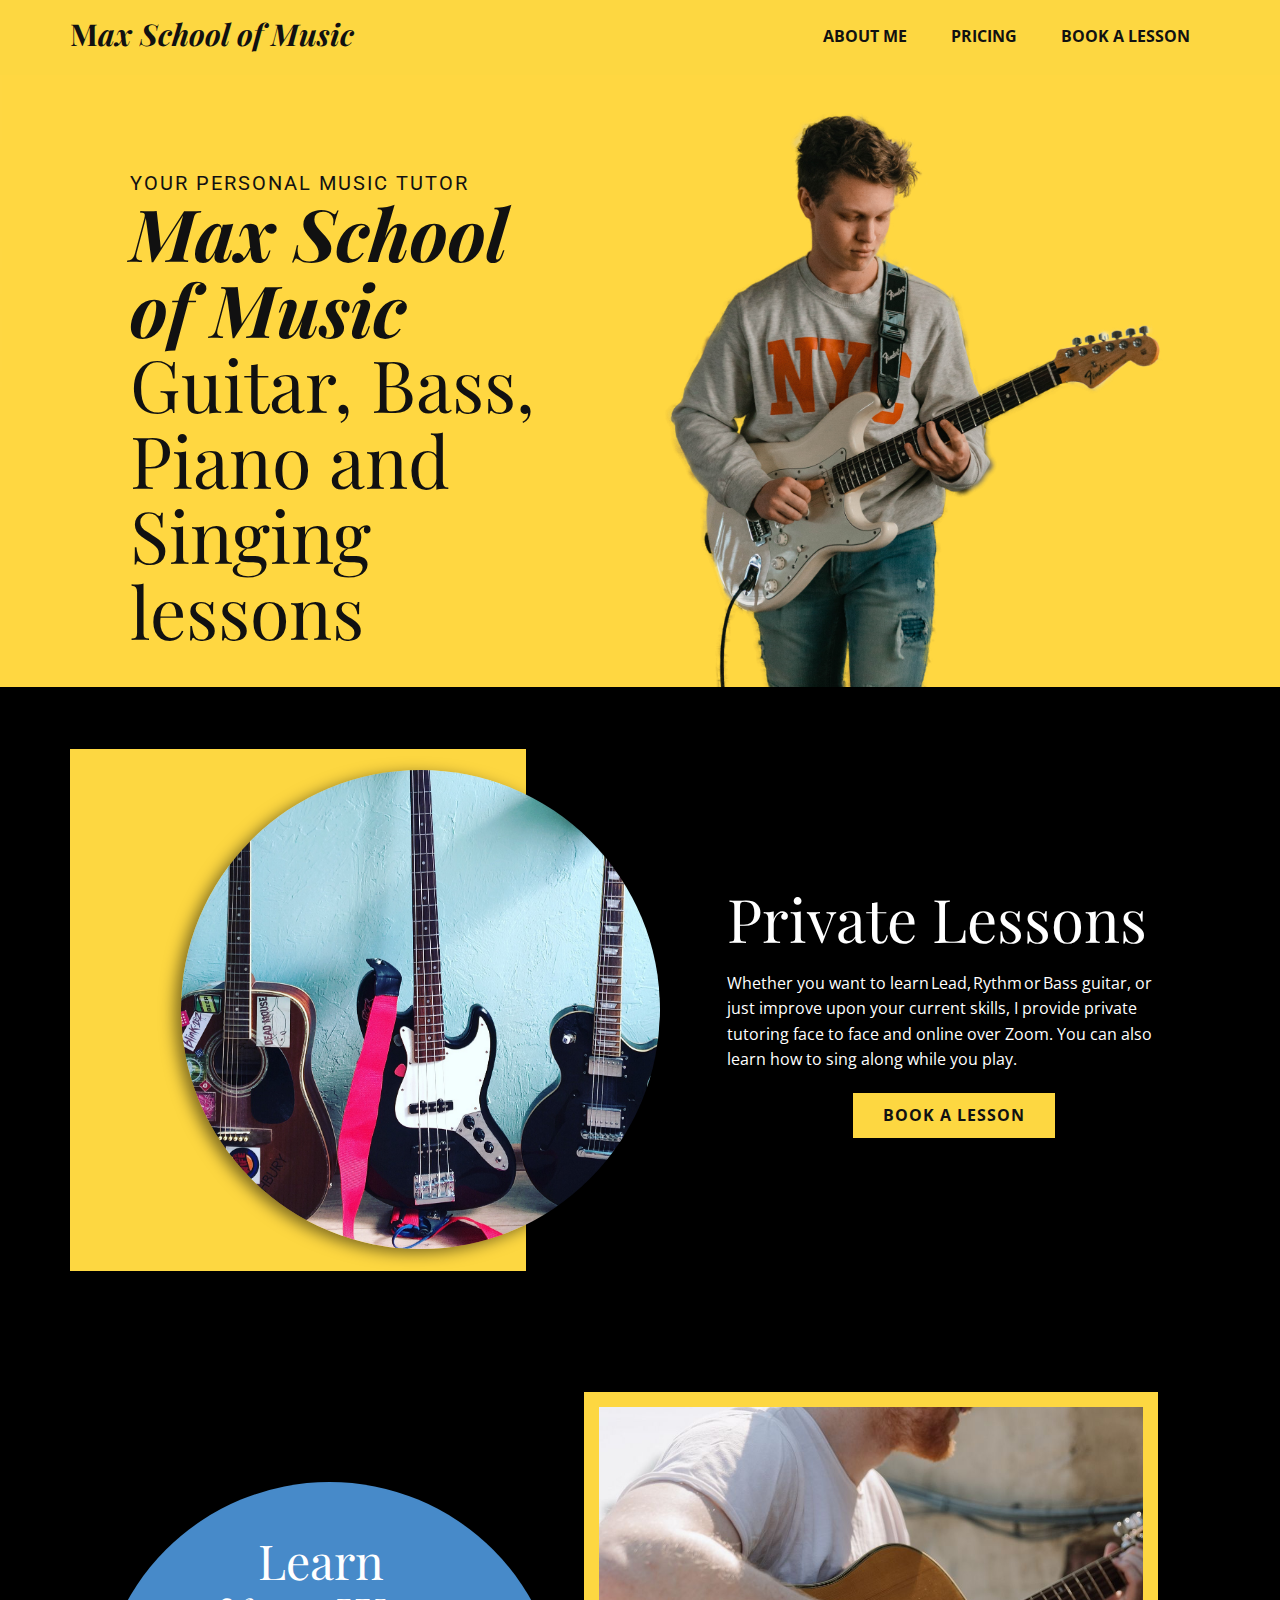
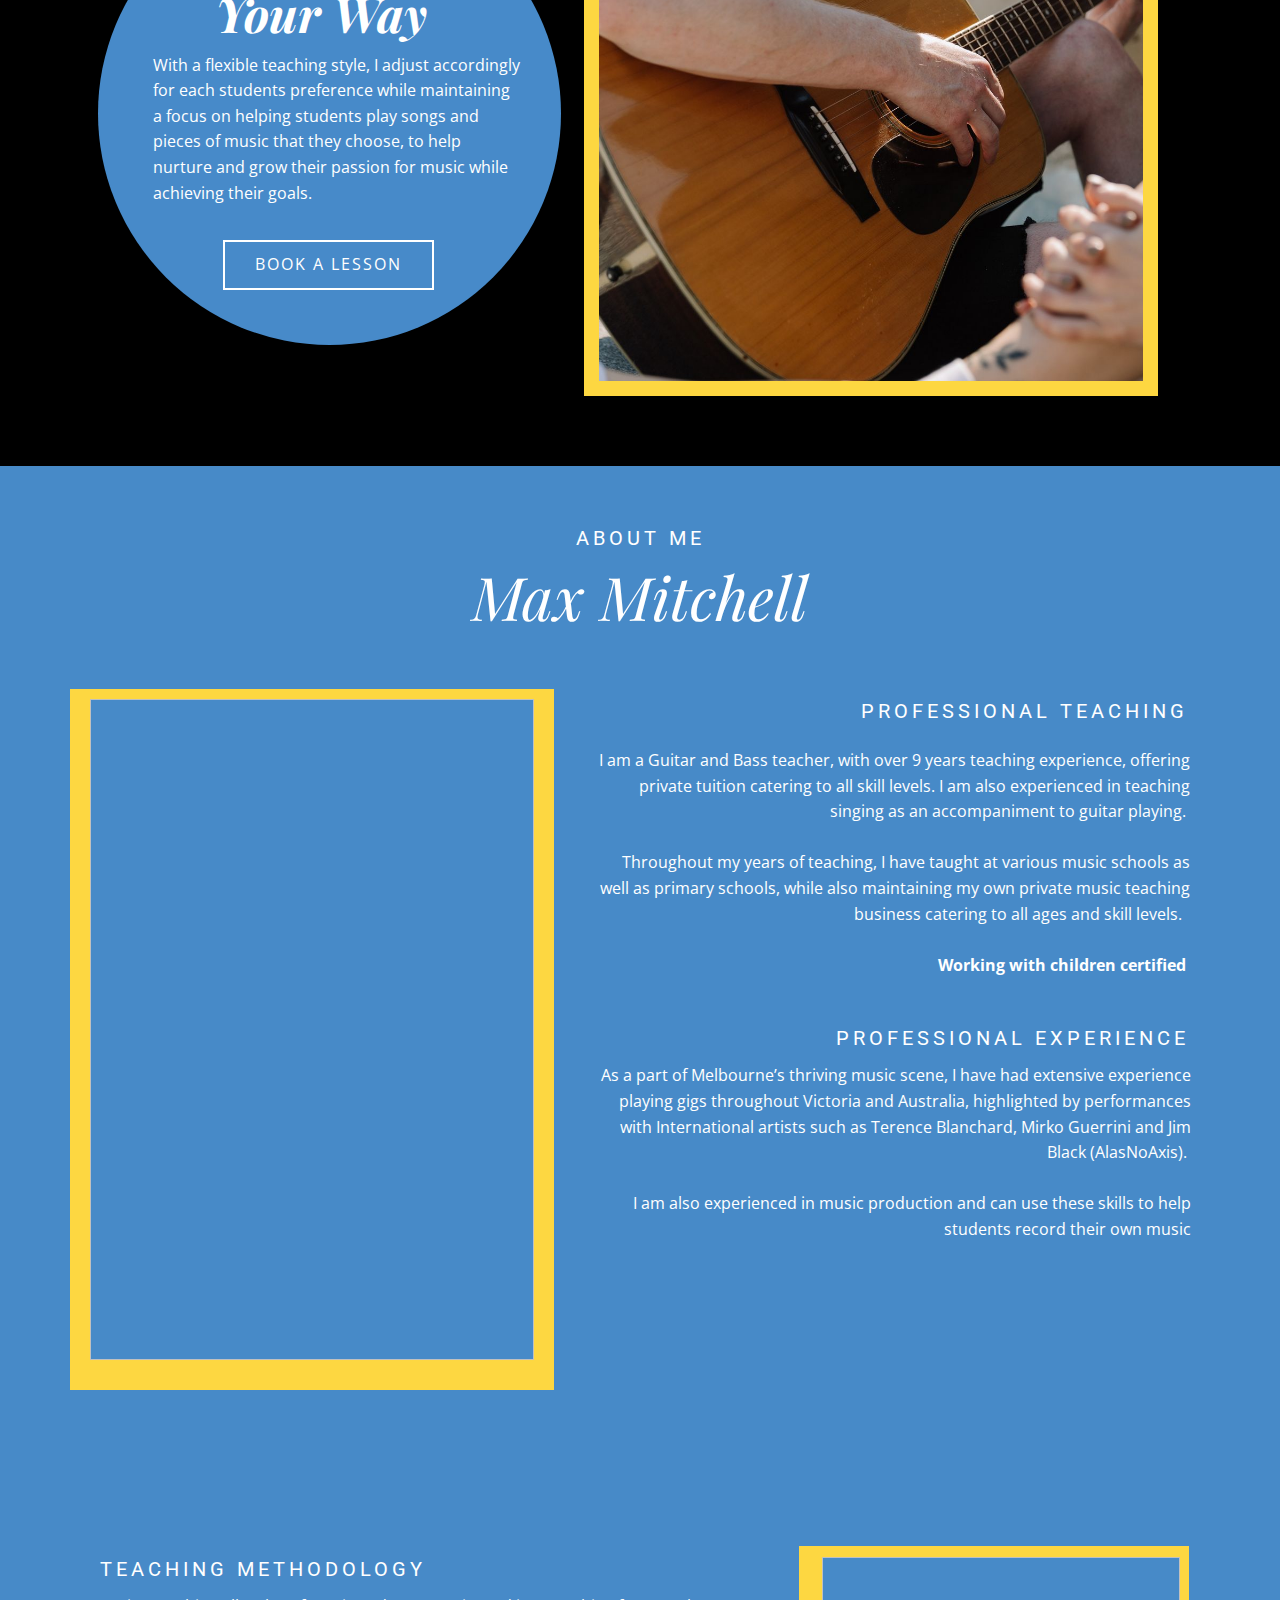
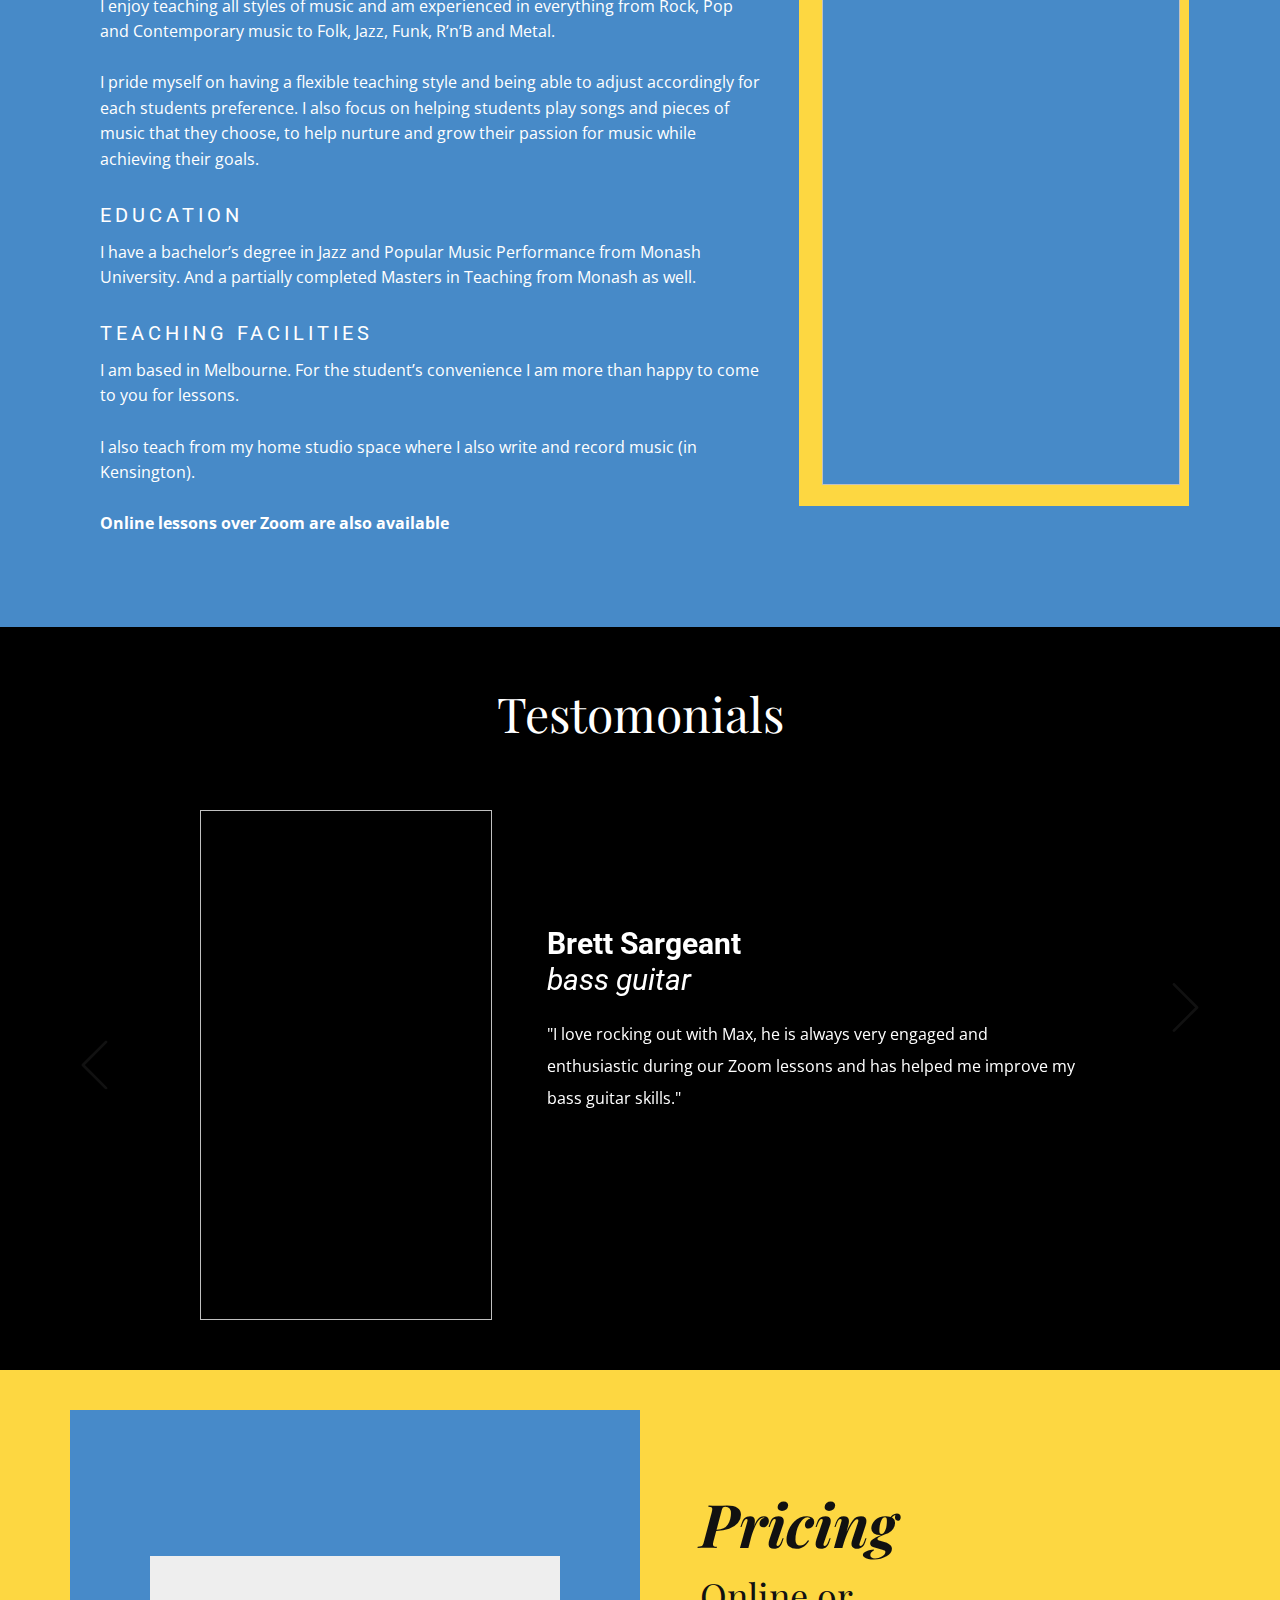
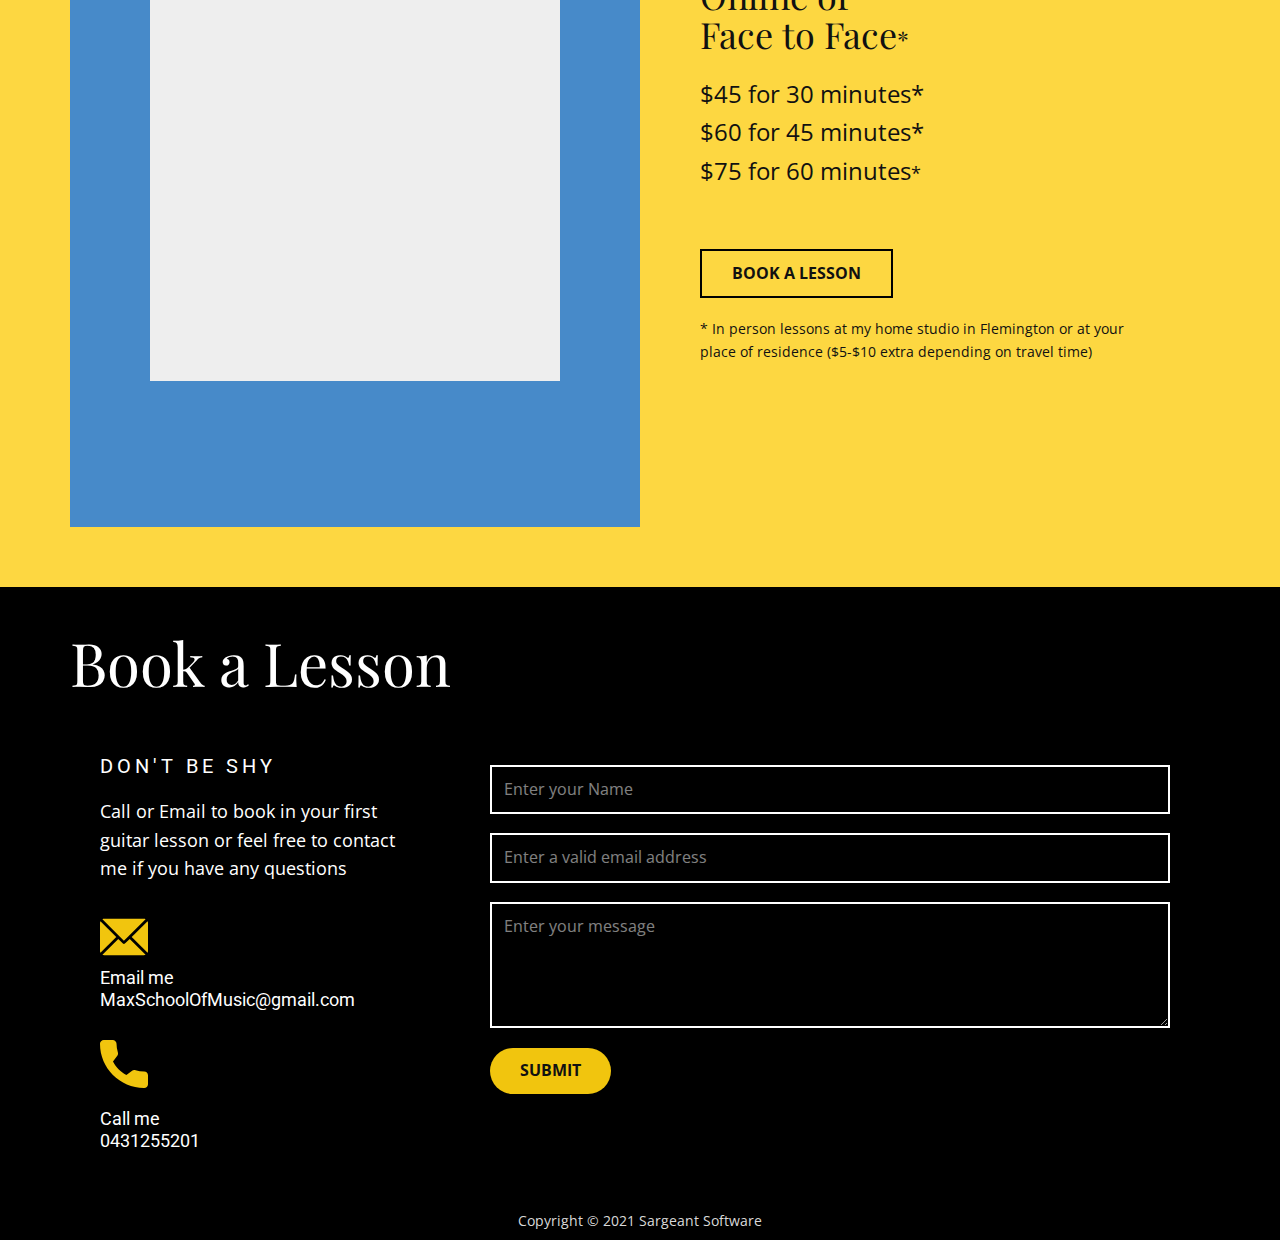
==== commit 71029eb1: "chore: update prices May 2023" ====
--- a/index.html
+++ b/index.html
@@ -1,376 +1,1167 @@
 <!DOCTYPE html>
-<html style="font-size: 16px;" lang="en-AU">
-  <head>
-    <meta name="viewport" content="width=device-width, initial-scale=1.0">
-    <meta charset="utf-8">
-    <meta name="keywords" content="Max School of Music, Max Music, Max Music School, maxschoolofmusic.com, maxmusic, Max Melbourne, Max Guitar School, Learn Bass, Learn Guitar, Max Guitar Lessons, Max Music Guitar, Max Music Bass, Bass, Guitar, Lessons, Tutor,
-Melbourne Guitar Tutor, Melbourne Bass Guitar Tutor, Melbourne Music Teacher, Melbourne Bass Music Teacher, Melbourne Guitar Teacher, Melbourne Bass Guitar Teacher, Melbourne Music Tutor, Melbourne Music Lesson, Melbourne Music Lessons, Guitar Tutor, Music Teacher, Guitar Teacher, Guitar Lesson, Guitar Lessons">
-    <meta name="description" content="Max Mitchell is a professional guitar and bass guitar tutor for all skill levels. Based in Melbourne, Australia. Lessons available in person or online.">
-    <meta name="page_type" content="np-template-header-footer-from-plugin">
-    <title>Max Mitchell - Guitar Tutor</title>
-    <link rel="stylesheet" href="nicepage.css" media="screen">
-<link rel="stylesheet" href="Max-Mitchell---Guitar-Tutor.css" media="screen">
-    <script class="u-script" type="text/javascript" src="jquery.js" defer=""></script>
-    <script class="u-script" type="text/javascript" src="nicepage.js" defer=""></script>
-    <meta name="generator" content="Nicepage 3.6.2, nicepage.com">
-    <link rel="icon" href="images/favicon.png">
-    
-    
-    <link id="u-theme-google-font" rel="stylesheet" href="https://fonts.googleapis.com/css?family=Roboto:100,100i,300,300i,400,400i,500,500i,700,700i,900,900i|Open+Sans:300,300i,400,400i,600,600i,700,700i,800,800i">
-    <link id="u-page-google-font" rel="stylesheet" href="https://fonts.googleapis.com/css?family=Playfair+Display:400,400i,700,700i,900,900i">
-    
-    
-    
-    
-    
-    
-    
-    
-    
-    <script type="application/ld+json">{
-		"@context": "http://schema.org",
-		"@type": "Organization",
-		"name": "MaxMusic",
-		"url": "index.html"
-}</script>
-    <meta property="og:title" content="Max Mitchell - Guitar Tutor">
-    <meta property="og:type" content="website">
-    <meta property="og:description" content="Max Mitchell is a professional guitar and bass guitar tutor for all skill levels. Based in Melbourne, Australia. Lessons available in person or online.">
-    <meta name="theme-color" content="#478ac9">
-    <link rel="canonical" href="index.html">
-    <meta property="og:url" content="index.html">
-  <meta charset="UTF-8">
-<meta name="description" content="Max Mitchell is a professional guitar and bass guitar tutor for all skill levels. Based in Melbourne, Australia. Lessons available in person or online.">
-<meta name="author" content="Brett Sargeant, brett@sargeantsoftware.com">
-<meta name="viewport" content="width=device-width, initial-scale=1.0">
-<meta name="subject" content="Max Mitchell Private Guitar Bass and Singing Tutor">
-<meta name="copyright"content="Sargeant Software">
-<meta name="robots" content="index,follow" />
-<meta name="Classification" content="Business">
-<meta name="reply-to" content="maxschoolofmusic@gmail.com">
-<meta name="og:title" content="Max School of Music"/>
-</head>
-  <body data-home-page="Max-Mitchell---Guitar-Tutor.html" data-home-page-title="Max Mitchell - Guitar Tutor" class="u-body u-overlap"><header class="u-clearfix u-custom-color-1 u-header u-sticky u-header" id="sec-bedf"><div class="u-clearfix u-sheet u-sheet-1">
-        <nav class="u-menu u-menu-dropdown u-offcanvas u-menu-1">
-          <div class="menu-collapse" style="font-size: 1rem; letter-spacing: 0px; text-transform: uppercase; font-weight: 700;">
-            <a class="u-button-style u-custom-left-right-menu-spacing u-custom-padding-bottom u-custom-top-bottom-menu-spacing u-nav-link u-text-active-black u-text-body-color u-text-hover-grey-70" href="#">
-              <svg><use xmlns:xlink="http://www.w3.org/1999/xlink" xlink:href="#menu-hamburger"></use></svg>
-              <svg version="1.1" xmlns="http://www.w3.org/2000/svg" xmlns:xlink="http://www.w3.org/1999/xlink"><defs><symbol id="menu-hamburger" viewBox="0 0 16 16" style="width: 16px; height: 16px;"><rect y="1" width="16" height="2"></rect><rect y="7" width="16" height="2"></rect><rect y="13" width="16" height="2"></rect>
-</symbol>
-</defs></svg>
-            </a>
-          </div>
-          <div class="u-custom-menu u-nav-container">
-            <ul class="u-nav u-unstyled u-nav-1"><li class="u-nav-item"><a class="u-button-style u-nav-link u-text-active-black u-text-hover-grey-70" href="#carousel_023e" style="padding: 10px 20px;">About Me</a>
-</li><li class="u-nav-item"><a class="u-button-style u-nav-link u-text-active-black u-text-hover-grey-70" href="#carousel_331c" style="padding: 10px 20px;">Pricing</a>
-</li><li class="u-nav-item"><a class="u-button-style u-nav-link u-text-active-black u-text-hover-grey-70" href="#carousel_dc65" style="padding: 10px 20px;">Book a Lesson</a>
-</li></ul>
-          </div>
-          <div class="u-custom-menu u-nav-container-collapse">
-            <div class="u-black u-container-style u-inner-container-layout u-opacity u-opacity-95 u-sidenav">
-              <div class="u-sidenav-overflow">
-                <div class="u-menu-close"></div>
-                <ul class="u-align-center u-nav u-popupmenu-items u-unstyled u-nav-2"><li class="u-nav-item"><a class="u-button-style u-nav-link" href="#carousel_023e" style="padding: 10px 20px;">About Me</a>
-</li><li class="u-nav-item"><a class="u-button-style u-nav-link" href="#carousel_331c" style="padding: 10px 20px;">Pricing</a>
-</li><li class="u-nav-item"><a class="u-button-style u-nav-link" href="#carousel_dc65" style="padding: 10px 20px;">Book a Lesson</a>
-</li></ul>
-              </div>
-            </div>
-            <div class="u-black u-menu-overlay u-opacity u-opacity-70"></div>
-          </div>
-        </nav>
-        <p class="u-align-left u-custom-font u-font-playfair-display u-large-text u-text u-text-variant u-text-1"><i style="font-size: 1.875rem; padding: 0px;"><b>
-              <a class="u-btn u-button-style u-none u-text-body-color u-btn-1" href="#carousel_6ae6">M</a>ax School of Music</b></i>
-          <a class="u-btn u-button-style u-none u-text-body-color u-btn-1" href="#carousel_6ae6">
-            <br>
-          </a>
-        </p>
-      </div></header>
-    <section class="u-clearfix u-image u-valign-bottom-xl lazyload u-section-1" id="carousel_6ae6" data-bg="url(&quot;images/PA7BIF1x.jpg&quot;)">
-      <div class="u-clearfix u-gutter-0 u-layout-wrap u-layout-wrap-1">
-        <div class="u-layout">
-          <div class="u-layout-row">
-            <div class="u-align-center-sm u-align-center-xs u-align-left-lg u-align-left-md u-align-left-xl u-container-style u-layout-cell u-left-cell u-size-28-lg u-size-28-xl u-size-30-md u-size-30-sm u-size-30-xs u-layout-cell-1">
-              <div class="u-container-layout u-container-layout-1">
-                <h3 class="u-text u-text-1">your personal Music tutor</h3>
-                <h1 class="u-custom-font u-font-playfair-display u-text u-text-2"><b><i>Max School of Music</i></b>
-                  <br>Guitar, Bass, Piano and Singing lessons<br>
-                </h1>
-              </div>
-            </div>
-            <div class="u-container-style u-layout-cell u-right-cell u-size-30-md u-size-30-sm u-size-30-xs u-size-32-lg u-size-32-xl u-layout-cell-2">
-              <div class="u-container-layout u-valign-top-sm u-valign-top-xl u-valign-top-xs u-container-layout-2">
-                <img alt="" class="u-align-center-sm u-align-center-xs u-image u-image-default lazyload u-image-1" data-image-width="1386" data-image-height="1600" data-src="images/pexels-wendy-wei-22996581.png">
-              </div>
-            </div>
-          </div>
-        </div>
-      </div>
-    </section>
-    <section class="u-black u-clearfix u-section-2" id="carousel_659f">
-      <div class="u-clearfix u-sheet u-valign-middle-lg u-valign-middle-md u-valign-middle-xl u-sheet-1">
-        <div class="u-clearfix u-expanded-width u-gutter-0 u-layout-wrap u-layout-wrap-1">
-          <div class="u-layout">
-            <div class="u-layout-row">
-              <div class="u-align-center-sm u-align-center-xs u-container-style u-layout-cell u-left-cell u-size-30-md u-size-30-sm u-size-30-xs u-size-33-lg u-size-33-xl u-layout-cell-1">
-                <div class="u-container-layout u-valign-middle-lg u-valign-middle-md u-valign-middle-xl">
-                  <div class="u-align-left u-custom-color-1 u-expanded-height-lg u-expanded-height-md u-expanded-height-xl u-shape u-shape-1"></div>
-                  <div class="u-align-left u-image u-image-circle lazyload u-image-1" data-image-width="1629" data-image-height="1879" data-bg="url(&quot;images/Guitarandbass1.png&quot;)"></div>
-                </div>
-              </div>
-              <div class="u-align-left u-container-style u-layout-cell u-right-cell u-size-27-lg u-size-27-xl u-size-30-md u-size-30-sm u-size-30-xs u-layout-cell-2">
-                <div class="u-container-layout u-valign-top-sm u-valign-top-xs u-container-layout-2">
-                  <h1 class="u-align-center-md u-align-center-sm u-align-center-xs u-custom-font u-font-playfair-display u-text u-text-1">Private Lessons</h1>
-                  <p class="u-align-center-md u-align-center-sm u-align-center-xs u-text u-text-2">Whether you want to learn Lead, Rythm or Bass guitar, or just improve upon your current skills, I provide private tutoring face to face and online over Zoom. You can also learn how
-to sing along while you play.</p>
-                  <a href="#carousel_dc65" class="u-border-0 u-btn u-button-style u-custom-color-1 u-hover-custom-color-7 u-text-body-color u-text-hover-black u-btn-1">Book A Lesson</a>
-                </div>
-              </div>
-            </div>
-          </div>
-        </div>
-      </div>
-    </section>
-    <section class="u-align-center u-black u-clearfix u-section-3" id="carousel_176a">
-      <div class="u-clearfix u-sheet u-sheet-1">
-        <div class="u-clearfix u-expanded-width-lg u-gutter-30 u-layout-wrap u-layout-wrap-1">
-          <div class="u-layout">
-            <div class="u-layout-row">
-              <div class="u-align-left u-container-style u-layout-cell u-left-cell u-size-26 u-layout-cell-1">
-                <div class="u-container-layout u-valign-top-md u-container-layout-1">
-                  <div class="u-hidden-lg u-hidden-md u-hidden-sm u-hidden-xs u-palette-1-base u-shape u-shape-circle u-shape-1"></div>
-                  <h1 class="u-align-center u-custom-font u-font-playfair-display u-text u-text-1">Learn<br><b><i>Your Way</i></b>
-                    <br>
-                  </h1>
-                  <p class="u-align-center-xs u-text u-text-2">With a flexible teaching style, I adjust accordingly for each&nbsp;students&nbsp;preference while maintaining a focus on helping students play songs and pieces of music that they choose, to help nurture and grow their passion for music while achieving their goals.&nbsp;</p>
-                  <a href="#carousel_dc65" class="u-border-2 u-border-white u-btn u-btn-rectangle u-button-style u-hover-custom-color-6 u-none u-btn-1">Book A Lesson</a>
-                </div>
-              </div>
-              <div class="u-align-left u-container-style u-image u-layout-cell u-right-cell u-size-34 lazyload u-image-1" data-image-width="3130" data-image-height="2212" data-bg="url(&quot;images/Accousticguitar.jpg&quot;)">
-                <div class="u-border-15 u-border-custom-color-1 u-container-layout u-container-layout-2"></div>
-              </div>
-            </div>
-          </div>
-        </div>
-      </div>
-    </section>
-    <section class="u-align-left u-clearfix u-custom-color-5 u-section-4" id="carousel_023e">
-      <div class="u-clearfix u-sheet u-sheet-1">
-        <h4 class="u-align-center u-text u-text-1">about Me</h4>
-        <h2 class="u-align-center u-custom-font u-font-playfair-display u-text u-text-2"><i>Max Mitchell</i>
-        </h2>
-        <div class="u-clearfix u-expanded-width u-gutter-18 u-layout-wrap u-layout-wrap-1">
-          <div class="u-gutter-0 u-layout">
-            <div class="u-layout-row">
-              <div class="u-size-26">
-                <div class="u-layout-col">
-                  <div class="u-align-right u-container-style u-layout-cell u-size-60 u-layout-cell-1">
-                    <div class="u-container-layout u-valign-top u-container-layout-1">
-                      <img class="u-expanded-width u-image lazyload u-image-1" data-src="images/MaxProfile.jpg">
-                    </div>
-                  </div>
-                </div>
-              </div>
-              <div class="u-size-34">
-                <div class="u-layout-col">
-                  <div class="u-align-center-sm u-align-center-xs u-align-right-lg u-align-right-md u-align-right-xl u-container-style u-layout-cell u-size-60 u-layout-cell-2">
-                    <div class="u-container-layout u-valign-bottom-lg u-valign-bottom-md u-valign-bottom-sm u-valign-bottom-xs u-valign-top-xl u-container-layout-2">
-                      <h5 class="u-align-center-xs u-text u-text-3">PROFESSIONAL TEACHING</h5>
-                      <p class="u-align-center-xs u-text u-text-4">I am a Guitar and Bass teacher, with over 9 years teaching experience, offering private tuition catering to all skill levels.&nbsp;I am also experienced in teaching singing as an accompaniment to guitar playing.&nbsp;<br>
-                        <br>Throughout my years of teaching, I have taught at various music schools as well as primary schools, while also maintaining my own private music teaching business catering to all ages and skill levels.&nbsp;&nbsp;<br>&nbsp;<br><b>Working&nbsp;with&nbsp;children&nbsp;certified&nbsp;</b>
-                      </p>
-                      <h5 class="u-align-center-xs u-text u-text-5">Professional Experience</h5>
-                      <p class="u-align-center-xs u-text u-text-6">As a part of Melbourne’s thriving music scene, I have had extensive experience playing gigs throughout Victoria and Australia, highlighted by performances with International artists such as Terence Blanchard, Mirko Guerrini and Jim Black (AlasNoAxis).&nbsp;<br>
-                        <br>I am also experienced in music production and can use these skills to help students record their own music
-                      </p>
-                    </div>
-                  </div>
-                </div>
-              </div>
-            </div>
-          </div>
-        </div>
-      </div>
-    </section>
-    <section class="u-clearfix u-custom-color-5 u-section-5" id="sec-605c">
-      <div class="u-clearfix u-sheet u-valign-middle-md u-valign-middle-sm u-valign-middle-xs u-sheet-1">
-        <div class="u-clearfix u-expanded-width u-layout-wrap u-layout-wrap-1">
-          <div class="u-layout">
-            <div class="u-layout-row">
-              <div class="u-align-center-sm u-align-center-xs u-container-style u-layout-cell u-size-38 u-layout-cell-1">
-                <div class="u-container-layout u-valign-top-lg u-valign-top-md u-valign-top-xl u-container-layout-1">
-                  <h5 class="u-text u-text-1">TEACHING METHODOLOGY</h5>
-                  <p class="u-text u-text-2">I enjoy teaching all styles of music and am experienced in everything from Rock, Pop and Contemporary music to Folk, Jazz, Funk, R’n’B and Metal.<br>
-                    <br>I pride myself on having a flexible teaching style and being able to adjust accordingly for each&nbsp;students&nbsp;preference. I also focus on helping students play songs and pieces of music that they choose, to help nurture and grow their passion for music while achieving their goals.&nbsp;&nbsp;<br>
-                  </p>
-                  <h5 class="u-text u-text-3">EDUCATION</h5>
-                  <p class="u-text u-text-4">I have a bachelor’s degree in Jazz and Popular Music Performance from Monash University.&nbsp;And a partially completed&nbsp;Masters in Teaching&nbsp;from Monash as well.<br>
-                  </p>
-                  <h5 class="u-text u-text-5">TEACHING&nbsp;FACILITIES</h5>
-                  <p class="u-text u-text-6">I am based in Melbourne. For the student’s convenience I am more than happy to come to you for lessons.<br>
-                    <br>I also teach from my home studio space where I also write and record music (in Kensington).&nbsp;<br>
-                    <br><b>Online lessons over Zoom are also available&nbsp;</b>
-                    <br>
-                  </p>
-                </div>
-              </div>
-              <div class="u-align-left u-container-style u-layout-cell u-size-22 u-layout-cell-2">
-                <div class="u-container-layout u-valign-top-lg u-valign-top-xl u-container-layout-2">
-                  <img class="u-expanded-width u-image lazyload u-image-1" data-image-width="2363" data-image-height="3544" data-src="images/Mestandingwguitar.jpg">
-                </div>
-              </div>
-            </div>
-          </div>
-        </div>
-      </div>
-    </section>
-    <section class="u-black u-clearfix u-section-6" id="carousel_f5c0">
-      <div class="u-clearfix u-sheet u-valign-bottom-md u-sheet-1">
-        <h1 class="u-align-center u-custom-font u-font-playfair-display u-text u-text-1">Testomonials</h1>
-        <div id="carousel-1a4b" data-interval="5000" data-u-ride="carousel" class="u-carousel u-expanded-width u-slider u-slider-1">
-          <ol class="u-absolute-hcenter u-carousel-indicators u-hidden u-opacity u-opacity-55 u-carousel-indicators-1">
-            <li data-u-target="#carousel-1a4b" class="u-active u-black u-border-2 u-border-grey-75 u-shape-circle" data-u-slide-to="0" style="width: 10px; height: 10px;"></li>
-            <li data-u-target="#carousel-1a4b" class="u-black u-border-2 u-border-grey-75 u-shape-circle" data-u-slide-to="1" style="width: 10px; height: 10px;"></li>
-          </ol>
-          <div class="u-carousel-inner" role="listbox">
-            <div class="u-active u-align-center-sm u-align-center-xs u-carousel-item u-container-style u-slide u-carousel-item-1">
-              <div class="u-container-layout u-valign-top-md u-valign-top-sm u-valign-top-xs u-container-layout-1">
-                <img alt="" class="u-image u-image-default lazyload u-image-1" data-image-width="1990" data-image-height="1844" data-src="images/118921308_2673210056269588_3537046875188934339_n.jpg">
-                <h3 class="u-text u-text-2"><b>Brett Sargeant</b>&nbsp;<br><i style="">bass guitar</i>
-                </h3>
-                <p class="u-text u-text-3">"I love rocking out with Max, he is always very engaged and enthusiastic during our Zoom&nbsp;lessons and has helped me improve my bass guitar skills."</p>
-              </div>
-            </div>
-            <div class="u-align-center-sm u-align-center-xs u-carousel-item u-container-style u-expanded-width u-slide u-carousel-item-2">
-              <div class="u-container-layout u-container-layout-2">
-                <img alt="" class="u-image u-image-default lazyload u-image-2" data-image-width="500" data-image-height="750" data-src="images/mebass.jpeg">
-                <p class="u-align-center-sm u-align-center-xs u-text u-text-4">"I’ve really enjoyed guitar lessons with Max. He was quick to evaluate my skill level and provide me with instruction that quickly had me moving to the next level."<br>
-                  <br>"His energy during&nbsp;lessons is infectious, and it’s encouraged me to prepare and practice between our sessions so we can advance to new content."<br>
-                  <br>"Max asked me about the type of music and specific songs I was interested in playing, and it’s been great to have those integrated into our lessons."
-                </p>
-              </div>
-            </div>
-          </div>
-          <a class="u-absolute-vcenter u-carousel-control u-carousel-control-prev u-icon-rectangle u-text-body-color u-carousel-control-1" href="#carousel-1a4b" role="button" data-u-slide="prev">
-            <span aria-hidden="true">
-              <svg viewBox="0 0 477.175 477.175"><path d="M145.188,238.575l215.5-215.5c5.3-5.3,5.3-13.8,0-19.1s-13.8-5.3-19.1,0l-225.1,225.1c-5.3,5.3-5.3,13.8,0,19.1l225.1,225
-                    c2.6,2.6,6.1,4,9.5,4s6.9-1.3,9.5-4c5.3-5.3,5.3-13.8,0-19.1L145.188,238.575z"></path></svg>
-            </span>
-            <span class="sr-only">Previous</span>
-          </a>
-          <a class="u-absolute-vcenter-md u-absolute-vcenter-sm u-absolute-vcenter-xs u-carousel-control u-carousel-control-next u-icon-rectangle u-text-body-color u-carousel-control-2" href="#carousel-1a4b" role="button" data-u-slide="next">
-            <span aria-hidden="true">
-              <svg viewBox="0 0 477.175 477.175"><path d="M360.731,229.075l-225.1-225.1c-5.3-5.3-13.8-5.3-19.1,0s-5.3,13.8,0,19.1l215.5,215.5l-215.5,215.5
-                    c-5.3,5.3-5.3,13.8,0,19.1c2.6,2.6,6.1,4,9.5,4c3.4,0,6.9-1.3,9.5-4l225.1-225.1C365.931,242.875,365.931,234.275,360.731,229.075z"></path></svg>
-            </span>
-            <span class="sr-only">Next</span>
-          </a>
-        </div>
-      </div>
-    </section>
-    <section class="u-align-center u-clearfix u-custom-color-1 u-section-7" id="carousel_331c">
-      <div class="u-clearfix u-sheet u-sheet-1">
-        <div class="u-clearfix u-expanded-width u-gutter-0 u-layout-wrap u-layout-wrap-1">
-          <div class="u-gutter-0 u-layout">
-            <div class="u-layout-row">
-              <div class="u-container-style u-layout-cell u-left-cell u-palette-1-base u-size-30 u-layout-cell-1">
-                <div class="u-container-layout u-valign-middle u-container-layout-1">
-                  <div class="u-expanded-width-sm u-expanded-width-xs u-grey-light-2 u-map u-map-1">
-                    <div class="embed-responsive">
-                      <iframe class="embed-responsive-item lazyload" data-map="[base64]" data-src="//maps.google.com/maps?output=embed&amp;q=%20255%20racecourse%20rd&amp;z=16&amp;t=m"></iframe>
-                    </div>
-                  </div>
-                </div>
-              </div>
-              <div class="u-container-style u-layout-cell u-right-cell u-size-30 u-layout-cell-2">
-                <div class="u-container-layout u-container-layout-2">
-                  <h1 class="u-align-center-sm u-align-center-xs u-custom-font u-font-playfair-display u-text u-text-1"><b><i>Pricing</i></b>
-                  </h1>
-                  <h2 class="u-align-center-sm u-align-center-xs u-custom-font u-font-playfair-display u-text u-text-2">Online or<br>Face to Face<font style="font-size: 1.5rem;">*</font>
-                  </h2>
-                  <p class="u-align-center-sm u-align-center-xs u-align-left-lg u-align-left-md u-align-left-xl u-text u-text-3">$40 for 30 minutes*<br>$55 for 45 minutes*<br>$70 for 60 minutes<font style="font-size: 1.125rem;">*</font>
-                    <br>
-                    <br>
-                  </p>
-                  <a href="#carousel_dc65" class="u-border-2 u-border-black u-btn u-button-style u-hover-palette-3-base u-none u-text-body-color u-text-hover-black u-btn-1">Book a Lesson<br>
-                  </a>
-                  <p class="u-align-center-sm u-align-center-xs u-small-text u-text u-text-font u-text-variant u-text-4">* In person lessons at my home studio&nbsp;in Flemington&nbsp;or at your place of residence ($5-$10&nbsp;extra depending on travel time)<br>
-                    <br>
-                  </p>
-                </div>
-              </div>
-            </div>
-          </div>
-        </div>
-      </div>
-    </section>
-    <section class="u-align-center-sm u-align-center-xs u-align-left-lg u-align-left-md u-align-left-xl u-black u-clearfix u-section-8" id="carousel_dc65">
-      <div class="u-clearfix u-sheet u-sheet-1">
-        <h2 class="u-custom-font u-font-playfair-display u-text u-text-1">Book a Lesson</h2>
-        <div class="u-clearfix u-expanded-width u-layout-wrap u-layout-wrap-1">
-          <div class="u-layout">
-            <div class="u-layout-row">
-              <div class="u-align-center-sm u-align-center-xs u-align-left-lg u-align-left-md u-align-left-xl u-container-style u-layout-cell u-left-cell u-size-20 u-layout-cell-1">
-                <div class="u-container-layout u-valign-top u-container-layout-1">
-                  <h2 class="u-align-center-sm u-align-center-xs u-text u-text-2">don't be shy</h2>
-                  <p class="u-align-center-xs u-text u-text-3">Call or Email to book in your first guitar lesson or feel free to contact me if you have any questions</p><span class="u-icon u-icon-circle u-text-palette-3-base u-icon-1" data-href="mailto:info@mail.com?subject=Guitar%20Lesson%20Enquiry"><svg class="u-svg-link" preserveAspectRatio="xMidYMin slice" viewBox="0 0 512 512" style=""><use xmlns:xlink="http://www.w3.org/1999/xlink" xlink:href="#svg-7817"></use></svg><svg xmlns="http://www.w3.org/2000/svg" xmlns:xlink="http://www.w3.org/1999/xlink" version="1.1" id="svg-7817" x="0px" y="0px" viewBox="0 0 512 512" style="enable-background:new 0 0 512 512;" xml:space="preserve" class="u-svg-content"><g><g><path d="M467,61H45c-6.927,0-13.412,1.703-19.279,4.51L255,294.789l51.389-49.387c0,0,0.004-0.005,0.005-0.007    c0.001-0.002,0.005-0.004,0.005-0.004L486.286,65.514C480.418,62.705,473.929,61,467,61z"></path>
-</g>
-</g><g><g><path d="M507.496,86.728L338.213,256.002L507.49,425.279c2.807-5.867,4.51-12.352,4.51-19.279V106    C512,99.077,510.301,92.593,507.496,86.728z"></path>
-</g>
-</g><g><g><path d="M4.51,86.721C1.703,92.588,0,99.073,0,106v300c0,6.923,1.701,13.409,4.506,19.274L173.789,256L4.51,86.721z"></path>
-</g>
-</g><g><g><path d="M317.002,277.213l-51.396,49.393c-2.93,2.93-6.768,4.395-10.605,4.395s-7.676-1.465-10.605-4.395L195,277.211    L25.714,446.486C31.582,449.295,38.071,451,45,451h422c6.927,0,13.412-1.703,19.279-4.51L317.002,277.213z"></path>
-</g>
-</g><g></g><g></g><g></g><g></g><g></g><g></g><g></g><g></g><g></g><g></g><g></g><g></g><g></g><g></g><g></g></svg></span>
-                  <h6 class="u-text u-text-4">
-                    <a class="u-btn u-button-style u-custom-font u-heading-font u-none u-text-body-alt-color u-btn-1" href="mailto:MaxSchoolOfMusic@gmail.com?subject=Guitar%20Lesson%20Enquiry">Email me MaxSchoolOfMusic@gmail.com</a>
-                  </h6><span class="u-icon u-icon-circle u-text-palette-3-base u-icon-2" data-href="tel:0431255201"><svg class="u-svg-link" preserveAspectRatio="xMidYMin slice" viewBox="0 0 384 384" style=""><use xmlns:xlink="http://www.w3.org/1999/xlink" xlink:href="#svg-2aad"></use></svg><svg xmlns="http://www.w3.org/2000/svg" xmlns:xlink="http://www.w3.org/1999/xlink" version="1.1" id="svg-2aad" x="0px" y="0px" viewBox="0 0 384 384" style="enable-background:new 0 0 384 384;" xml:space="preserve" class="u-svg-content"><g><g><path d="M353.188,252.052c-23.51,0-46.594-3.677-68.469-10.906c-10.719-3.656-23.896-0.302-30.438,6.417l-43.177,32.594    c-50.073-26.729-80.917-57.563-107.281-107.26l31.635-42.052c8.219-8.208,11.167-20.198,7.635-31.448    c-7.26-21.99-10.948-45.063-10.948-68.583C132.146,13.823,118.323,0,101.333,0H30.813C13.823,0,0,13.823,0,30.813    C0,225.563,158.438,384,353.188,384c16.99,0,30.813-13.823,30.813-30.813v-70.323C384,265.875,370.177,252.052,353.188,252.052z"></path>
-</g>
-</g><g></g><g></g><g></g><g></g><g></g><g></g><g></g><g></g><g></g><g></g><g></g><g></g><g></g><g></g><g></g></svg></span>
-                  <h6 class="u-text u-text-5">
-                    <a class="u-btn u-button-style u-custom-font u-heading-font u-none u-text-body-alt-color u-btn-2" href="tel:0431255201">Call me<br>0431255201<br>
-                    </a>
-                  </h6>
-                </div>
-              </div>
-              <div class="u-container-style u-layout-cell u-right-cell u-size-40 u-layout-cell-2">
-                <div class="u-container-layout u-container-layout-2">
-                  <div class="u-expanded-width u-form u-form-1">
-                    <form action="https://formspree.io/mwkrgqzv" method="POST" class="u-clearfix u-form-spacing-19 u-form-vertical u-inner-form" style="padding: 10px" source="custom" name="form">
-                      <div class="u-form-group u-form-name u-form-group-1">
-                        <label for="name-dee9" class="u-form-control-hidden u-label">Name</label>
-                        <input type="text" placeholder="Enter your Name" id="name-dee9" name="name" class="u-border-2 u-border-white u-input u-input-rectangle" required="">
-                      </div>
-                      <div class="u-form-email u-form-group u-form-group-2">
-                        <label for="email-dee9" class="u-form-control-hidden u-label"></label>
-                        <input type="email" placeholder="Enter a valid email address" id="email-dee9" name="email" class="u-border-2 u-border-white u-input u-input-rectangle" required="">
-                      </div>
-                      <div class="u-form-group u-form-message u-form-group-3">
-                        <label for="message-dee9" class="u-form-control-hidden u-label">Message</label>
-                        <textarea placeholder="Enter your message" rows="4" cols="50" id="message-dee9" name="message" class="u-border-2 u-border-white u-input u-input-rectangle" required=""></textarea>
-                      </div>
-                      <div class="u-align-center-sm u-align-center-xs u-align-left-lg u-align-left-md u-align-left-xl u-form-group u-form-submit u-form-group-4">
-                        <a href="https://nicepage.com" class="u-btn u-btn-round u-btn-submit u-button-style u-palette-3-base u-radius-30 u-btn-3">Submit</a>
-                        <input type="submit" value="submit" class="u-form-control-hidden">
-                      </div>
-                      <div class="u-form-send-message u-form-send-success"> Thank you! Your message has been sent. </div>
-                      <div class="u-form-send-error u-form-send-message"> Unable to send your message. Please fix errors then try again. </div>
-                      <input type="hidden" value="" name="recaptchaResponse">
-                    </form>
-                  </div>
-                </div>
-              </div>
-            </div>
-          </div>
-        </div>
-        <p class="u-align-center u-text u-text-grey-15 u-text-6">Copyright © 2021 Sargeant Software</p>
-      </div>
-    </section>
-    
-    
-    <span style="height: 64px; width: 64px; margin-left: 0px; margin-right: auto; margin-top: 0px; background-image: none; right: 20px; bottom: 20px" class="u-back-to-top u-custom-color-1 u-icon u-icon-circle u-opacity u-opacity-85 u-spacing-15" data-href="#">
-        <svg class="u-svg-link" preserveAspectRatio="xMidYMin slice" viewBox="0 0 551.13 551.13"><use xmlns:xlink="http://www.w3.org/1999/xlink" xlink:href="#svg-1d98"></use></svg>
-        <svg class="u-svg-content" enable-background="new 0 0 551.13 551.13" viewBox="0 0 551.13 551.13" xmlns="http://www.w3.org/2000/svg" id="svg-1d98"><path d="m275.565 189.451 223.897 223.897h51.668l-275.565-275.565-275.565 275.565h51.668z"></path></svg>
-    </span>
-  </body>
-</html>+<html
+	style="font-size: 16px"
+	lang="en-AU"
+>
+	<head>
+		<meta
+			name="viewport"
+			content="width=device-width, initial-scale=1.0"
+		/>
+		<meta charset="utf-8" />
+		<meta
+			name="keywords"
+			content="Max School of Music, Max Music, Max Music School, maxschoolofmusic.com, maxmusic, Max Melbourne, Max Guitar School, Learn Bass, Learn Guitar, Max Guitar Lessons, Max Music Guitar, Max Music Bass, Bass, Guitar, Lessons, Tutor,
+Melbourne Guitar Tutor, Melbourne Bass Guitar Tutor, Melbourne Music Teacher, Melbourne Bass Music Teacher, Melbourne Guitar Teacher, Melbourne Bass Guitar Teacher, Melbourne Music Tutor, Melbourne Music Lesson, Melbourne Music Lessons, Guitar Tutor, Music Teacher, Guitar Teacher, Guitar Lesson, Guitar Lessons"
+		/>
+		<meta
+			name="description"
+			content="Max Mitchell is a professional guitar and bass guitar tutor for all skill levels. Based in Melbourne, Australia. Lessons available in person or online."
+		/>
+		<meta
+			name="page_type"
+			content="np-template-header-footer-from-plugin"
+		/>
+		<title>Max Mitchell - Guitar Tutor</title>
+		<link
+			rel="stylesheet"
+			href="nicepage.css"
+			media="screen"
+		/>
+		<link
+			rel="stylesheet"
+			href="Max-Mitchell---Guitar-Tutor.css"
+			media="screen"
+		/>
+		<script
+			class="u-script"
+			type="text/javascript"
+			src="jquery.js"
+			defer=""
+		></script>
+		<script
+			class="u-script"
+			type="text/javascript"
+			src="nicepage.js"
+			defer=""
+		></script>
+		<meta
+			name="generator"
+			content="Nicepage 3.6.2, nicepage.com"
+		/>
+		<link
+			rel="icon"
+			href="images/favicon.png"
+		/>
+
+		<link
+			id="u-theme-google-font"
+			rel="stylesheet"
+			href="https://fonts.googleapis.com/css?family=Roboto:100,100i,300,300i,400,400i,500,500i,700,700i,900,900i|Open+Sans:300,300i,400,400i,600,600i,700,700i,800,800i"
+		/>
+		<link
+			id="u-page-google-font"
+			rel="stylesheet"
+			href="https://fonts.googleapis.com/css?family=Playfair+Display:400,400i,700,700i,900,900i"
+		/>
+
+		<script type="application/ld+json">
+			{
+				"@context": "http://schema.org",
+				"@type": "Organization",
+				"name": "MaxMusic",
+				"url": "index.html"
+			}
+		</script>
+		<meta
+			property="og:title"
+			content="Max Mitchell - Guitar Tutor"
+		/>
+		<meta
+			property="og:type"
+			content="website"
+		/>
+		<meta
+			property="og:description"
+			content="Max Mitchell is a professional guitar and bass guitar tutor for all skill levels. Based in Melbourne, Australia. Lessons available in person or online."
+		/>
+		<meta
+			name="theme-color"
+			content="#478ac9"
+		/>
+		<link
+			rel="canonical"
+			href="index.html"
+		/>
+		<meta
+			property="og:url"
+			content="index.html"
+		/>
+		<meta charset="UTF-8" />
+		<meta
+			name="description"
+			content="Max Mitchell is a professional guitar and bass guitar tutor for all skill levels. Based in Melbourne, Australia. Lessons available in person or online."
+		/>
+		<meta
+			name="author"
+			content="Brett Sargeant, brett@sargeantsoftware.com"
+		/>
+		<meta
+			name="viewport"
+			content="width=device-width, initial-scale=1.0"
+		/>
+		<meta
+			name="subject"
+			content="Max Mitchell Private Guitar Bass and Singing Tutor"
+		/>
+		<meta
+			name="copyright"
+			content="Sargeant Software"
+		/>
+		<meta
+			name="robots"
+			content="index,follow"
+		/>
+		<meta
+			name="Classification"
+			content="Business"
+		/>
+		<meta
+			name="reply-to"
+			content="maxschoolofmusic@gmail.com"
+		/>
+		<meta
+			name="og:title"
+			content="Max School of Music"
+		/>
+	</head>
+	<body
+		data-home-page="Max-Mitchell---Guitar-Tutor.html"
+		data-home-page-title="Max Mitchell - Guitar Tutor"
+		class="u-body u-overlap"
+	>
+		<header
+			class="u-clearfix u-custom-color-1 u-header u-sticky u-header"
+			id="sec-bedf"
+		>
+			<div class="u-clearfix u-sheet u-sheet-1">
+				<nav class="u-menu u-menu-dropdown u-offcanvas u-menu-1">
+					<div
+						class="menu-collapse"
+						style="
+							font-size: 1rem;
+							letter-spacing: 0px;
+							text-transform: uppercase;
+							font-weight: 700;
+						"
+					>
+						<a
+							class="u-button-style u-custom-left-right-menu-spacing u-custom-padding-bottom u-custom-top-bottom-menu-spacing u-nav-link u-text-active-black u-text-body-color u-text-hover-grey-70"
+							href="#"
+						>
+							<svg>
+								<use
+									xmlns:xlink="http://www.w3.org/1999/xlink"
+									xlink:href="#menu-hamburger"
+								></use>
+							</svg>
+							<svg
+								version="1.1"
+								xmlns="http://www.w3.org/2000/svg"
+								xmlns:xlink="http://www.w3.org/1999/xlink"
+							>
+								<defs>
+									<symbol
+										id="menu-hamburger"
+										viewBox="0 0 16 16"
+										style="width: 16px; height: 16px"
+									>
+										<rect
+											y="1"
+											width="16"
+											height="2"
+										></rect>
+										<rect
+											y="7"
+											width="16"
+											height="2"
+										></rect>
+										<rect
+											y="13"
+											width="16"
+											height="2"
+										></rect>
+									</symbol>
+								</defs>
+							</svg>
+						</a>
+					</div>
+					<div class="u-custom-menu u-nav-container">
+						<ul class="u-nav u-unstyled u-nav-1">
+							<li class="u-nav-item">
+								<a
+									class="u-button-style u-nav-link u-text-active-black u-text-hover-grey-70"
+									href="#carousel_023e"
+									style="padding: 10px 20px"
+									>About Me</a
+								>
+							</li>
+							<li class="u-nav-item">
+								<a
+									class="u-button-style u-nav-link u-text-active-black u-text-hover-grey-70"
+									href="#carousel_331c"
+									style="padding: 10px 20px"
+									>Pricing</a
+								>
+							</li>
+							<li class="u-nav-item">
+								<a
+									class="u-button-style u-nav-link u-text-active-black u-text-hover-grey-70"
+									href="#carousel_dc65"
+									style="padding: 10px 20px"
+									>Book a Lesson</a
+								>
+							</li>
+						</ul>
+					</div>
+					<div class="u-custom-menu u-nav-container-collapse">
+						<div
+							class="u-black u-container-style u-inner-container-layout u-opacity u-opacity-95 u-sidenav"
+						>
+							<div class="u-sidenav-overflow">
+								<div class="u-menu-close"></div>
+								<ul
+									class="u-align-center u-nav u-popupmenu-items u-unstyled u-nav-2"
+								>
+									<li class="u-nav-item">
+										<a
+											class="u-button-style u-nav-link"
+											href="#carousel_023e"
+											style="padding: 10px 20px"
+											>About Me</a
+										>
+									</li>
+									<li class="u-nav-item">
+										<a
+											class="u-button-style u-nav-link"
+											href="#carousel_331c"
+											style="padding: 10px 20px"
+											>Pricing</a
+										>
+									</li>
+									<li class="u-nav-item">
+										<a
+											class="u-button-style u-nav-link"
+											href="#carousel_dc65"
+											style="padding: 10px 20px"
+											>Book a Lesson</a
+										>
+									</li>
+								</ul>
+							</div>
+						</div>
+						<div
+							class="u-black u-menu-overlay u-opacity u-opacity-70"
+						></div>
+					</div>
+				</nav>
+				<p
+					class="u-align-left u-custom-font u-font-playfair-display u-large-text u-text u-text-variant u-text-1"
+				>
+					<i style="font-size: 1.875rem; padding: 0px"
+						><b>
+							<a
+								class="u-btn u-button-style u-none u-text-body-color u-btn-1"
+								href="#carousel_6ae6"
+								>M</a
+							>ax School of Music</b
+						></i
+					>
+					<a
+						class="u-btn u-button-style u-none u-text-body-color u-btn-1"
+						href="#carousel_6ae6"
+					>
+						<br />
+					</a>
+				</p>
+			</div>
+		</header>
+		<section
+			class="u-clearfix u-image u-valign-bottom-xl lazyload u-section-1"
+			id="carousel_6ae6"
+			data-bg='url("images/PA7BIF1x.jpg")'
+		>
+			<div class="u-clearfix u-gutter-0 u-layout-wrap u-layout-wrap-1">
+				<div class="u-layout">
+					<div class="u-layout-row">
+						<div
+							class="u-align-center-sm u-align-center-xs u-align-left-lg u-align-left-md u-align-left-xl u-container-style u-layout-cell u-left-cell u-size-28-lg u-size-28-xl u-size-30-md u-size-30-sm u-size-30-xs u-layout-cell-1"
+						>
+							<div
+								class="u-container-layout u-container-layout-1"
+							>
+								<h3 class="u-text u-text-1">
+									your personal Music tutor
+								</h3>
+								<h1
+									class="u-custom-font u-font-playfair-display u-text u-text-2"
+								>
+									<b><i>Max School of Music</i></b>
+									<br />Guitar, Bass, Piano and Singing
+									lessons<br />
+								</h1>
+							</div>
+						</div>
+						<div
+							class="u-container-style u-layout-cell u-right-cell u-size-30-md u-size-30-sm u-size-30-xs u-size-32-lg u-size-32-xl u-layout-cell-2"
+						>
+							<div
+								class="u-container-layout u-valign-top-sm u-valign-top-xl u-valign-top-xs u-container-layout-2"
+							>
+								<img
+									alt=""
+									class="u-align-center-sm u-align-center-xs u-image u-image-default lazyload u-image-1"
+									data-image-width="1386"
+									data-image-height="1600"
+									data-src="images/pexels-wendy-wei-22996581.png"
+								/>
+							</div>
+						</div>
+					</div>
+				</div>
+			</div>
+		</section>
+		<section
+			class="u-black u-clearfix u-section-2"
+			id="carousel_659f"
+		>
+			<div
+				class="u-clearfix u-sheet u-valign-middle-lg u-valign-middle-md u-valign-middle-xl u-sheet-1"
+			>
+				<div
+					class="u-clearfix u-expanded-width u-gutter-0 u-layout-wrap u-layout-wrap-1"
+				>
+					<div class="u-layout">
+						<div class="u-layout-row">
+							<div
+								class="u-align-center-sm u-align-center-xs u-container-style u-layout-cell u-left-cell u-size-30-md u-size-30-sm u-size-30-xs u-size-33-lg u-size-33-xl u-layout-cell-1"
+							>
+								<div
+									class="u-container-layout u-valign-middle-lg u-valign-middle-md u-valign-middle-xl"
+								>
+									<div
+										class="u-align-left u-custom-color-1 u-expanded-height-lg u-expanded-height-md u-expanded-height-xl u-shape u-shape-1"
+									></div>
+									<div
+										class="u-align-left u-image u-image-circle lazyload u-image-1"
+										data-image-width="1629"
+										data-image-height="1879"
+										data-bg='url("images/Guitarandbass1.png")'
+									></div>
+								</div>
+							</div>
+							<div
+								class="u-align-left u-container-style u-layout-cell u-right-cell u-size-27-lg u-size-27-xl u-size-30-md u-size-30-sm u-size-30-xs u-layout-cell-2"
+							>
+								<div
+									class="u-container-layout u-valign-top-sm u-valign-top-xs u-container-layout-2"
+								>
+									<h1
+										class="u-align-center-md u-align-center-sm u-align-center-xs u-custom-font u-font-playfair-display u-text u-text-1"
+									>
+										Private Lessons
+									</h1>
+									<p
+										class="u-align-center-md u-align-center-sm u-align-center-xs u-text u-text-2"
+									>
+										Whether you want to
+										learn Lead, Rythm or Bass guitar, or
+										just improve upon your current skills, I
+										provide private tutoring face to face
+										and online over Zoom. You can also learn
+										how to sing along while you play.
+									</p>
+									<a
+										href="#carousel_dc65"
+										class="u-border-0 u-btn u-button-style u-custom-color-1 u-hover-custom-color-7 u-text-body-color u-text-hover-black u-btn-1"
+										>Book A Lesson</a
+									>
+								</div>
+							</div>
+						</div>
+					</div>
+				</div>
+			</div>
+		</section>
+		<section
+			class="u-align-center u-black u-clearfix u-section-3"
+			id="carousel_176a"
+		>
+			<div class="u-clearfix u-sheet u-sheet-1">
+				<div
+					class="u-clearfix u-expanded-width-lg u-gutter-30 u-layout-wrap u-layout-wrap-1"
+				>
+					<div class="u-layout">
+						<div class="u-layout-row">
+							<div
+								class="u-align-left u-container-style u-layout-cell u-left-cell u-size-26 u-layout-cell-1"
+							>
+								<div
+									class="u-container-layout u-valign-top-md u-container-layout-1"
+								>
+									<div
+										class="u-hidden-lg u-hidden-md u-hidden-sm u-hidden-xs u-palette-1-base u-shape u-shape-circle u-shape-1"
+									></div>
+									<h1
+										class="u-align-center u-custom-font u-font-playfair-display u-text u-text-1"
+									>
+										Learn<br /><b><i>Your Way</i></b>
+										<br />
+									</h1>
+									<p
+										class="u-align-center-xs u-text u-text-2"
+									>
+										With a flexible teaching style, I adjust
+										accordingly for
+										each&nbsp;students&nbsp;preference while
+										maintaining a focus on helping students
+										play songs and pieces of music that they
+										choose, to help nurture and grow their
+										passion for music while achieving their
+										goals.&nbsp;
+									</p>
+									<a
+										href="#carousel_dc65"
+										class="u-border-2 u-border-white u-btn u-btn-rectangle u-button-style u-hover-custom-color-6 u-none u-btn-1"
+										>Book A Lesson</a
+									>
+								</div>
+							</div>
+							<div
+								class="u-align-left u-container-style u-image u-layout-cell u-right-cell u-size-34 lazyload u-image-1"
+								data-image-width="3130"
+								data-image-height="2212"
+								data-bg='url("images/Accousticguitar.jpg")'
+							>
+								<div
+									class="u-border-15 u-border-custom-color-1 u-container-layout u-container-layout-2"
+								></div>
+							</div>
+						</div>
+					</div>
+				</div>
+			</div>
+		</section>
+		<section
+			class="u-align-left u-clearfix u-custom-color-5 u-section-4"
+			id="carousel_023e"
+		>
+			<div class="u-clearfix u-sheet u-sheet-1">
+				<h4 class="u-align-center u-text u-text-1">about Me</h4>
+				<h2
+					class="u-align-center u-custom-font u-font-playfair-display u-text u-text-2"
+				>
+					<i>Max Mitchell</i>
+				</h2>
+				<div
+					class="u-clearfix u-expanded-width u-gutter-18 u-layout-wrap u-layout-wrap-1"
+				>
+					<div class="u-gutter-0 u-layout">
+						<div class="u-layout-row">
+							<div class="u-size-26">
+								<div class="u-layout-col">
+									<div
+										class="u-align-right u-container-style u-layout-cell u-size-60 u-layout-cell-1"
+									>
+										<div
+											class="u-container-layout u-valign-top u-container-layout-1"
+										>
+											<img
+												class="u-expanded-width u-image lazyload u-image-1"
+												data-src="images/MaxProfile.jpg"
+											/>
+										</div>
+									</div>
+								</div>
+							</div>
+							<div class="u-size-34">
+								<div class="u-layout-col">
+									<div
+										class="u-align-center-sm u-align-center-xs u-align-right-lg u-align-right-md u-align-right-xl u-container-style u-layout-cell u-size-60 u-layout-cell-2"
+									>
+										<div
+											class="u-container-layout u-valign-bottom-lg u-valign-bottom-md u-valign-bottom-sm u-valign-bottom-xs u-valign-top-xl u-container-layout-2"
+										>
+											<h5
+												class="u-align-center-xs u-text u-text-3"
+											>
+												PROFESSIONAL TEACHING
+											</h5>
+											<p
+												class="u-align-center-xs u-text u-text-4"
+											>
+												I am a Guitar and Bass teacher,
+												with over 9 years teaching
+												experience, offering private
+												tuition catering to all skill
+												levels.&nbsp;I am also
+												experienced in teaching singing
+												as an accompaniment to guitar
+												playing.&nbsp;<br />
+												<br />Throughout my years of
+												teaching, I have taught at
+												various music schools as well as
+												primary schools, while also
+												maintaining my own private music
+												teaching business catering to
+												all ages and skill
+												levels.&nbsp;&nbsp;<br />&nbsp;<br /><b
+													>Working&nbsp;with&nbsp;children&nbsp;certified&nbsp;</b
+												>
+											</p>
+											<h5
+												class="u-align-center-xs u-text u-text-5"
+											>
+												Professional Experience
+											</h5>
+											<p
+												class="u-align-center-xs u-text u-text-6"
+											>
+												As a part of Melbourne’s
+												thriving music scene, I have had
+												extensive experience playing
+												gigs throughout Victoria and
+												Australia, highlighted by
+												performances with International
+												artists such as Terence
+												Blanchard, Mirko Guerrini and
+												Jim Black (AlasNoAxis).&nbsp;<br />
+												<br />I am also experienced in
+												music production and can use
+												these skills to help students
+												record their own music
+											</p>
+										</div>
+									</div>
+								</div>
+							</div>
+						</div>
+					</div>
+				</div>
+			</div>
+		</section>
+		<section
+			class="u-clearfix u-custom-color-5 u-section-5"
+			id="sec-605c"
+		>
+			<div
+				class="u-clearfix u-sheet u-valign-middle-md u-valign-middle-sm u-valign-middle-xs u-sheet-1"
+			>
+				<div
+					class="u-clearfix u-expanded-width u-layout-wrap u-layout-wrap-1"
+				>
+					<div class="u-layout">
+						<div class="u-layout-row">
+							<div
+								class="u-align-center-sm u-align-center-xs u-container-style u-layout-cell u-size-38 u-layout-cell-1"
+							>
+								<div
+									class="u-container-layout u-valign-top-lg u-valign-top-md u-valign-top-xl u-container-layout-1"
+								>
+									<h5 class="u-text u-text-1">
+										TEACHING METHODOLOGY
+									</h5>
+									<p class="u-text u-text-2">
+										I enjoy teaching all styles of music and
+										am experienced in everything from Rock,
+										Pop and Contemporary music to Folk,
+										Jazz, Funk, R’n’B and Metal.<br />
+										<br />I pride myself on having a
+										flexible teaching style and being able
+										to adjust accordingly for
+										each&nbsp;students&nbsp;preference. I
+										also focus on helping students play
+										songs and pieces of music that they
+										choose, to help nurture and grow their
+										passion for music while achieving their
+										goals.&nbsp;&nbsp;<br />
+									</p>
+									<h5 class="u-text u-text-3">EDUCATION</h5>
+									<p class="u-text u-text-4">
+										I have a bachelor’s degree in Jazz and
+										Popular Music Performance from Monash
+										University.&nbsp;And a partially
+										completed&nbsp;Masters in
+										Teaching&nbsp;from Monash as well.<br />
+									</p>
+									<h5 class="u-text u-text-5">
+										TEACHING&nbsp;FACILITIES
+									</h5>
+									<p class="u-text u-text-6">
+										I am based in Melbourne. For the
+										student’s convenience I am more than
+										happy to come to you for lessons.<br />
+										<br />I also teach from my home studio
+										space where I also write and record
+										music (in Kensington).&nbsp;<br />
+										<br /><b
+											>Online lessons over Zoom are also
+											available&nbsp;</b
+										>
+										<br />
+									</p>
+								</div>
+							</div>
+							<div
+								class="u-align-left u-container-style u-layout-cell u-size-22 u-layout-cell-2"
+							>
+								<div
+									class="u-container-layout u-valign-top-lg u-valign-top-xl u-container-layout-2"
+								>
+									<img
+										class="u-expanded-width u-image lazyload u-image-1"
+										data-image-width="2363"
+										data-image-height="3544"
+										data-src="images/Mestandingwguitar.jpg"
+									/>
+								</div>
+							</div>
+						</div>
+					</div>
+				</div>
+			</div>
+		</section>
+		<section
+			class="u-black u-clearfix u-section-6"
+			id="carousel_f5c0"
+		>
+			<div class="u-clearfix u-sheet u-valign-bottom-md u-sheet-1">
+				<h1
+					class="u-align-center u-custom-font u-font-playfair-display u-text u-text-1"
+				>
+					Testomonials
+				</h1>
+				<div
+					id="carousel-1a4b"
+					data-interval="5000"
+					data-u-ride="carousel"
+					class="u-carousel u-expanded-width u-slider u-slider-1"
+				>
+					<ol
+						class="u-absolute-hcenter u-carousel-indicators u-hidden u-opacity u-opacity-55 u-carousel-indicators-1"
+					>
+						<li
+							data-u-target="#carousel-1a4b"
+							class="u-active u-black u-border-2 u-border-grey-75 u-shape-circle"
+							data-u-slide-to="0"
+							style="width: 10px; height: 10px"
+						></li>
+						<li
+							data-u-target="#carousel-1a4b"
+							class="u-black u-border-2 u-border-grey-75 u-shape-circle"
+							data-u-slide-to="1"
+							style="width: 10px; height: 10px"
+						></li>
+					</ol>
+					<div
+						class="u-carousel-inner"
+						role="listbox"
+					>
+						<div
+							class="u-active u-align-center-sm u-align-center-xs u-carousel-item u-container-style u-slide u-carousel-item-1"
+						>
+							<div
+								class="u-container-layout u-valign-top-md u-valign-top-sm u-valign-top-xs u-container-layout-1"
+							>
+								<img
+									alt=""
+									class="u-image u-image-default lazyload u-image-1"
+									data-image-width="1990"
+									data-image-height="1844"
+									data-src="images/118921308_2673210056269588_3537046875188934339_n.jpg"
+								/>
+								<h3 class="u-text u-text-2">
+									<b>Brett Sargeant</b>&nbsp;<br /><i style=""
+										>bass guitar</i
+									>
+								</h3>
+								<p class="u-text u-text-3">
+									"I love rocking out with Max, he is always
+									very engaged and enthusiastic during our
+									Zoom&nbsp;lessons and has helped me improve
+									my bass guitar skills."
+								</p>
+							</div>
+						</div>
+						<div
+							class="u-align-center-sm u-align-center-xs u-carousel-item u-container-style u-expanded-width u-slide u-carousel-item-2"
+						>
+							<div
+								class="u-container-layout u-container-layout-2"
+							>
+								<img
+									alt=""
+									class="u-image u-image-default lazyload u-image-2"
+									data-image-width="500"
+									data-image-height="750"
+									data-src="images/mebass.jpeg"
+								/>
+								<p
+									class="u-align-center-sm u-align-center-xs u-text u-text-4"
+								>
+									"I’ve really enjoyed guitar lessons with
+									Max. He was quick to evaluate my skill level
+									and provide me with instruction that quickly
+									had me moving to the next level."<br />
+									<br />"His energy during&nbsp;lessons is
+									infectious, and it’s encouraged me to
+									prepare and practice between our sessions so
+									we can advance to new content."<br />
+									<br />"Max asked me about the type of music
+									and specific songs I was interested in
+									playing, and it’s been great to have those
+									integrated into our lessons."
+								</p>
+							</div>
+						</div>
+					</div>
+					<a
+						class="u-absolute-vcenter u-carousel-control u-carousel-control-prev u-icon-rectangle u-text-body-color u-carousel-control-1"
+						href="#carousel-1a4b"
+						role="button"
+						data-u-slide="prev"
+					>
+						<span aria-hidden="true">
+							<svg viewBox="0 0 477.175 477.175">
+								<path
+									d="M145.188,238.575l215.5-215.5c5.3-5.3,5.3-13.8,0-19.1s-13.8-5.3-19.1,0l-225.1,225.1c-5.3,5.3-5.3,13.8,0,19.1l225.1,225
+                    c2.6,2.6,6.1,4,9.5,4s6.9-1.3,9.5-4c5.3-5.3,5.3-13.8,0-19.1L145.188,238.575z"
+								></path>
+							</svg>
+						</span>
+						<span class="sr-only">Previous</span>
+					</a>
+					<a
+						class="u-absolute-vcenter-md u-absolute-vcenter-sm u-absolute-vcenter-xs u-carousel-control u-carousel-control-next u-icon-rectangle u-text-body-color u-carousel-control-2"
+						href="#carousel-1a4b"
+						role="button"
+						data-u-slide="next"
+					>
+						<span aria-hidden="true">
+							<svg viewBox="0 0 477.175 477.175">
+								<path
+									d="M360.731,229.075l-225.1-225.1c-5.3-5.3-13.8-5.3-19.1,0s-5.3,13.8,0,19.1l215.5,215.5l-215.5,215.5
+                    c-5.3,5.3-5.3,13.8,0,19.1c2.6,2.6,6.1,4,9.5,4c3.4,0,6.9-1.3,9.5-4l225.1-225.1C365.931,242.875,365.931,234.275,360.731,229.075z"
+								></path>
+							</svg>
+						</span>
+						<span class="sr-only">Next</span>
+					</a>
+				</div>
+			</div>
+		</section>
+		<section
+			class="u-align-center u-clearfix u-custom-color-1 u-section-7"
+			id="carousel_331c"
+		>
+			<div class="u-clearfix u-sheet u-sheet-1">
+				<div
+					class="u-clearfix u-expanded-width u-gutter-0 u-layout-wrap u-layout-wrap-1"
+				>
+					<div class="u-gutter-0 u-layout">
+						<div class="u-layout-row">
+							<div
+								class="u-container-style u-layout-cell u-left-cell u-palette-1-base u-size-30 u-layout-cell-1"
+							>
+								<div
+									class="u-container-layout u-valign-middle u-container-layout-1"
+								>
+									<div
+										class="u-expanded-width-sm u-expanded-width-xs u-grey-light-2 u-map u-map-1"
+									>
+										<div class="embed-responsive">
+											<iframe
+												class="embed-responsive-item lazyload"
+												data-map="[base64]"
+												data-src="//maps.google.com/maps?output=embed&amp;q=%20255%20racecourse%20rd&amp;z=16&amp;t=m"
+											></iframe>
+										</div>
+									</div>
+								</div>
+							</div>
+							<div
+								class="u-container-style u-layout-cell u-right-cell u-size-30 u-layout-cell-2"
+							>
+								<div
+									class="u-container-layout u-container-layout-2"
+								>
+									<h1
+										class="u-align-center-sm u-align-center-xs u-custom-font u-font-playfair-display u-text u-text-1"
+									>
+										<b><i>Pricing</i></b>
+									</h1>
+									<h2
+										class="u-align-center-sm u-align-center-xs u-custom-font u-font-playfair-display u-text u-text-2"
+									>
+										Online or<br />Face to Face<font
+											style="font-size: 1.5rem"
+											>*</font
+										>
+									</h2>
+									<p
+										class="u-align-center-sm u-align-center-xs u-align-left-lg u-align-left-md u-align-left-xl u-text u-text-3"
+									>
+										$45 for 30 minutes*<br />$60 for 45
+										minutes*<br />$75 for 60 minutes<font
+											style="font-size: 1.125rem"
+											>*</font
+										>
+										<br />
+										<br />
+									</p>
+									<a
+										href="#carousel_dc65"
+										class="u-border-2 u-border-black u-btn u-button-style u-hover-palette-3-base u-none u-text-body-color u-text-hover-black u-btn-1"
+										>Book a Lesson<br />
+									</a>
+									<p
+										class="u-align-center-sm u-align-center-xs u-small-text u-text u-text-font u-text-variant u-text-4"
+									>
+										* In person lessons at my home
+										studio&nbsp;in Flemington&nbsp;or at
+										your place of residence
+										($5-$10&nbsp;extra depending on travel
+										time)<br />
+										<br />
+									</p>
+								</div>
+							</div>
+						</div>
+					</div>
+				</div>
+			</div>
+		</section>
+		<section
+			class="u-align-center-sm u-align-center-xs u-align-left-lg u-align-left-md u-align-left-xl u-black u-clearfix u-section-8"
+			id="carousel_dc65"
+		>
+			<div class="u-clearfix u-sheet u-sheet-1">
+				<h2
+					class="u-custom-font u-font-playfair-display u-text u-text-1"
+				>
+					Book a Lesson
+				</h2>
+				<div
+					class="u-clearfix u-expanded-width u-layout-wrap u-layout-wrap-1"
+				>
+					<div class="u-layout">
+						<div class="u-layout-row">
+							<div
+								class="u-align-center-sm u-align-center-xs u-align-left-lg u-align-left-md u-align-left-xl u-container-style u-layout-cell u-left-cell u-size-20 u-layout-cell-1"
+							>
+								<div
+									class="u-container-layout u-valign-top u-container-layout-1"
+								>
+									<h2
+										class="u-align-center-sm u-align-center-xs u-text u-text-2"
+									>
+										don't be shy
+									</h2>
+									<p
+										class="u-align-center-xs u-text u-text-3"
+									>
+										Call or Email to book in your first
+										guitar lesson or feel free to contact me
+										if you have any questions
+									</p>
+									<span
+										class="u-icon u-icon-circle u-text-palette-3-base u-icon-1"
+										data-href="mailto:info@mail.com?subject=Guitar%20Lesson%20Enquiry"
+										><svg
+											class="u-svg-link"
+											preserveAspectRatio="xMidYMin slice"
+											viewBox="0 0 512 512"
+											style=""
+										>
+											<use
+												xmlns:xlink="http://www.w3.org/1999/xlink"
+												xlink:href="#svg-7817"
+											></use></svg
+										><svg
+											xmlns="http://www.w3.org/2000/svg"
+											xmlns:xlink="http://www.w3.org/1999/xlink"
+											version="1.1"
+											id="svg-7817"
+											x="0px"
+											y="0px"
+											viewBox="0 0 512 512"
+											style="
+												enable-background: new 0 0 512
+													512;
+											"
+											xml:space="preserve"
+											class="u-svg-content"
+										>
+											<g>
+												<g>
+													<path
+														d="M467,61H45c-6.927,0-13.412,1.703-19.279,4.51L255,294.789l51.389-49.387c0,0,0.004-0.005,0.005-0.007    c0.001-0.002,0.005-0.004,0.005-0.004L486.286,65.514C480.418,62.705,473.929,61,467,61z"
+													></path>
+												</g>
+											</g>
+											<g>
+												<g>
+													<path
+														d="M507.496,86.728L338.213,256.002L507.49,425.279c2.807-5.867,4.51-12.352,4.51-19.279V106    C512,99.077,510.301,92.593,507.496,86.728z"
+													></path>
+												</g>
+											</g>
+											<g>
+												<g>
+													<path
+														d="M4.51,86.721C1.703,92.588,0,99.073,0,106v300c0,6.923,1.701,13.409,4.506,19.274L173.789,256L4.51,86.721z"
+													></path>
+												</g>
+											</g>
+											<g>
+												<g>
+													<path
+														d="M317.002,277.213l-51.396,49.393c-2.93,2.93-6.768,4.395-10.605,4.395s-7.676-1.465-10.605-4.395L195,277.211    L25.714,446.486C31.582,449.295,38.071,451,45,451h422c6.927,0,13.412-1.703,19.279-4.51L317.002,277.213z"
+													></path>
+												</g>
+											</g>
+											<g></g>
+											<g></g>
+											<g></g>
+											<g></g>
+											<g></g>
+											<g></g>
+											<g></g>
+											<g></g>
+											<g></g>
+											<g></g>
+											<g></g>
+											<g></g>
+											<g></g>
+											<g></g>
+											<g></g></svg
+									></span>
+									<h6 class="u-text u-text-4">
+										<a
+											class="u-btn u-button-style u-custom-font u-heading-font u-none u-text-body-alt-color u-btn-1"
+											href="mailto:MaxSchoolOfMusic@gmail.com?subject=Guitar%20Lesson%20Enquiry"
+											>Email me
+											MaxSchoolOfMusic@gmail.com</a
+										>
+									</h6>
+									<span
+										class="u-icon u-icon-circle u-text-palette-3-base u-icon-2"
+										data-href="tel:0431255201"
+										><svg
+											class="u-svg-link"
+											preserveAspectRatio="xMidYMin slice"
+											viewBox="0 0 384 384"
+											style=""
+										>
+											<use
+												xmlns:xlink="http://www.w3.org/1999/xlink"
+												xlink:href="#svg-2aad"
+											></use></svg
+										><svg
+											xmlns="http://www.w3.org/2000/svg"
+											xmlns:xlink="http://www.w3.org/1999/xlink"
+											version="1.1"
+											id="svg-2aad"
+											x="0px"
+											y="0px"
+											viewBox="0 0 384 384"
+											style="
+												enable-background: new 0 0 384
+													384;
+											"
+											xml:space="preserve"
+											class="u-svg-content"
+										>
+											<g>
+												<g>
+													<path
+														d="M353.188,252.052c-23.51,0-46.594-3.677-68.469-10.906c-10.719-3.656-23.896-0.302-30.438,6.417l-43.177,32.594    c-50.073-26.729-80.917-57.563-107.281-107.26l31.635-42.052c8.219-8.208,11.167-20.198,7.635-31.448    c-7.26-21.99-10.948-45.063-10.948-68.583C132.146,13.823,118.323,0,101.333,0H30.813C13.823,0,0,13.823,0,30.813    C0,225.563,158.438,384,353.188,384c16.99,0,30.813-13.823,30.813-30.813v-70.323C384,265.875,370.177,252.052,353.188,252.052z"
+													></path>
+												</g>
+											</g>
+											<g></g>
+											<g></g>
+											<g></g>
+											<g></g>
+											<g></g>
+											<g></g>
+											<g></g>
+											<g></g>
+											<g></g>
+											<g></g>
+											<g></g>
+											<g></g>
+											<g></g>
+											<g></g>
+											<g></g></svg
+									></span>
+									<h6 class="u-text u-text-5">
+										<a
+											class="u-btn u-button-style u-custom-font u-heading-font u-none u-text-body-alt-color u-btn-2"
+											href="tel:0431255201"
+											>Call me<br />0431255201<br />
+										</a>
+									</h6>
+								</div>
+							</div>
+							<div
+								class="u-container-style u-layout-cell u-right-cell u-size-40 u-layout-cell-2"
+							>
+								<div
+									class="u-container-layout u-container-layout-2"
+								>
+									<div
+										class="u-expanded-width u-form u-form-1"
+									>
+										<form
+											action="https://formspree.io/mwkrgqzv"
+											method="POST"
+											class="u-clearfix u-form-spacing-19 u-form-vertical u-inner-form"
+											style="padding: 10px"
+											source="custom"
+											name="form"
+										>
+											<div
+												class="u-form-group u-form-name u-form-group-1"
+											>
+												<label
+													for="name-dee9"
+													class="u-form-control-hidden u-label"
+													>Name</label
+												>
+												<input
+													type="text"
+													placeholder="Enter your Name"
+													id="name-dee9"
+													name="name"
+													class="u-border-2 u-border-white u-input u-input-rectangle"
+													required=""
+												/>
+											</div>
+											<div
+												class="u-form-email u-form-group u-form-group-2"
+											>
+												<label
+													for="email-dee9"
+													class="u-form-control-hidden u-label"
+												></label>
+												<input
+													type="email"
+													placeholder="Enter a valid email address"
+													id="email-dee9"
+													name="email"
+													class="u-border-2 u-border-white u-input u-input-rectangle"
+													required=""
+												/>
+											</div>
+											<div
+												class="u-form-group u-form-message u-form-group-3"
+											>
+												<label
+													for="message-dee9"
+													class="u-form-control-hidden u-label"
+													>Message</label
+												>
+												<textarea
+													placeholder="Enter your message"
+													rows="4"
+													cols="50"
+													id="message-dee9"
+													name="message"
+													class="u-border-2 u-border-white u-input u-input-rectangle"
+													required=""
+												></textarea>
+											</div>
+											<div
+												class="u-align-center-sm u-align-center-xs u-align-left-lg u-align-left-md u-align-left-xl u-form-group u-form-submit u-form-group-4"
+											>
+												<a
+													href="https://nicepage.com"
+													class="u-btn u-btn-round u-btn-submit u-button-style u-palette-3-base u-radius-30 u-btn-3"
+													>Submit</a
+												>
+												<input
+													type="submit"
+													value="submit"
+													class="u-form-control-hidden"
+												/>
+											</div>
+											<div
+												class="u-form-send-message u-form-send-success"
+											>
+												Thank you! Your message has been
+												sent.
+											</div>
+											<div
+												class="u-form-send-error u-form-send-message"
+											>
+												Unable to send your message.
+												Please fix errors then try
+												again.
+											</div>
+											<input
+												type="hidden"
+												value=""
+												name="recaptchaResponse"
+											/>
+										</form>
+									</div>
+								</div>
+							</div>
+						</div>
+					</div>
+				</div>
+				<p class="u-align-center u-text u-text-grey-15 u-text-6">
+					Copyright © 2021 Sargeant Software
+				</p>
+			</div>
+		</section>
+
+		<span
+			style="
+				height: 64px;
+				width: 64px;
+				margin-left: 0px;
+				margin-right: auto;
+				margin-top: 0px;
+				background-image: none;
+				right: 20px;
+				bottom: 20px;
+			"
+			class="u-back-to-top u-custom-color-1 u-icon u-icon-circle u-opacity u-opacity-85 u-spacing-15"
+			data-href="#"
+		>
+			<svg
+				class="u-svg-link"
+				preserveAspectRatio="xMidYMin slice"
+				viewBox="0 0 551.13 551.13"
+			>
+				<use
+					xmlns:xlink="http://www.w3.org/1999/xlink"
+					xlink:href="#svg-1d98"
+				></use>
+			</svg>
+			<svg
+				class="u-svg-content"
+				enable-background="new 0 0 551.13 551.13"
+				viewBox="0 0 551.13 551.13"
+				xmlns="http://www.w3.org/2000/svg"
+				id="svg-1d98"
+			>
+				<path
+					d="m275.565 189.451 223.897 223.897h51.668l-275.565-275.565-275.565 275.565h51.668z"
+				></path>
+			</svg>
+		</span>
+	</body>
+</html>
